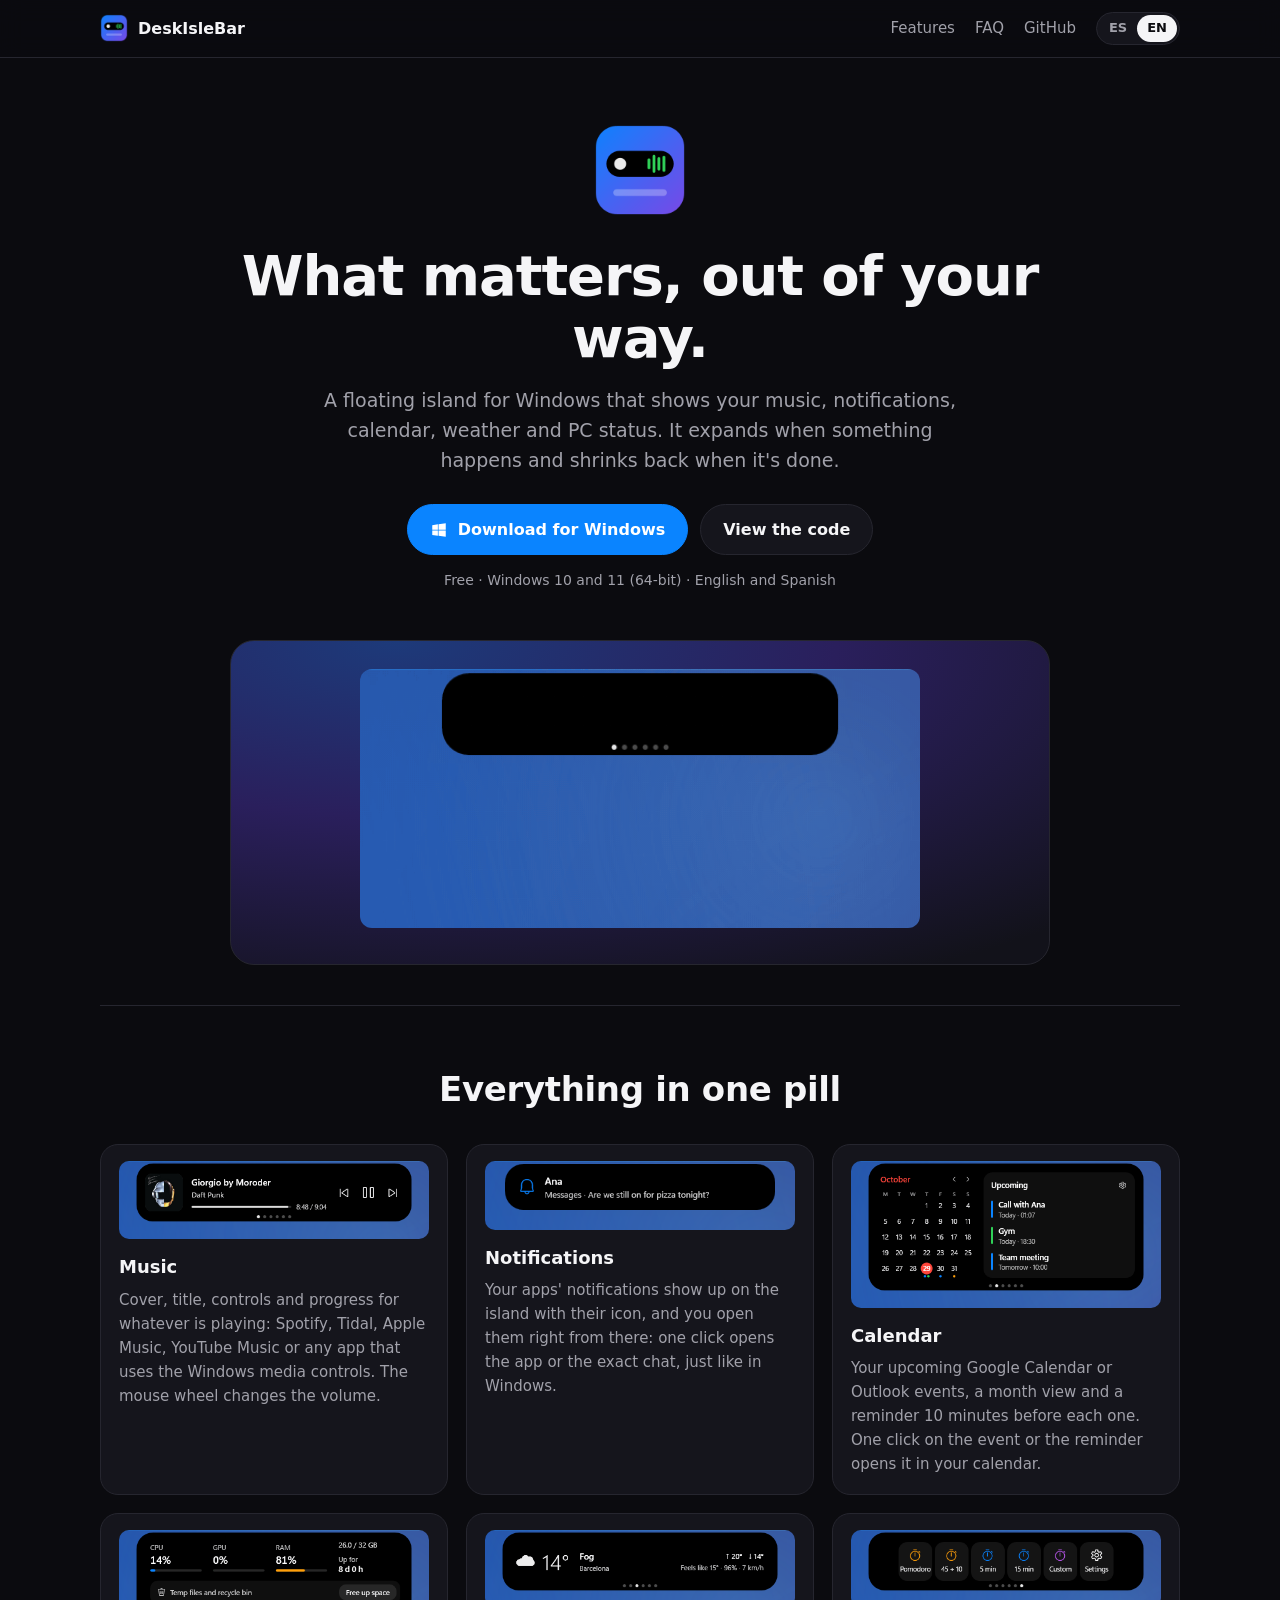
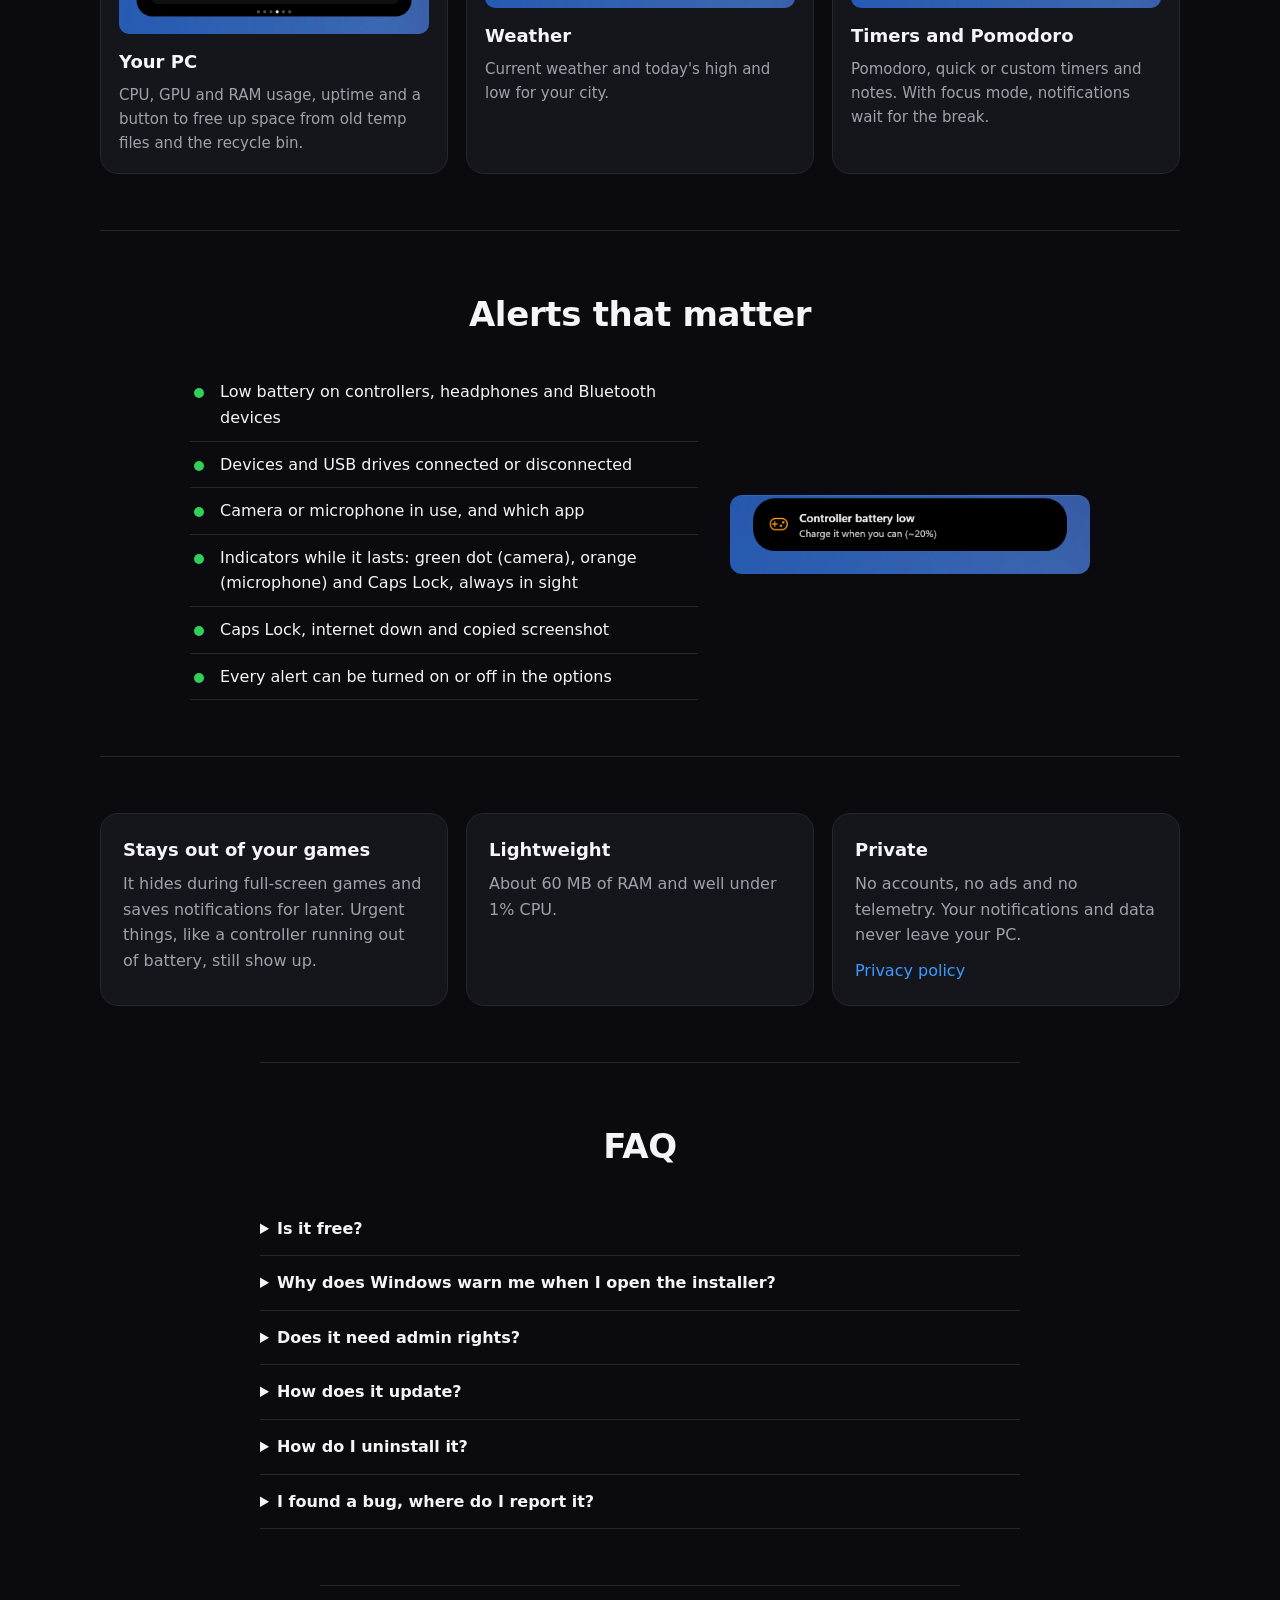
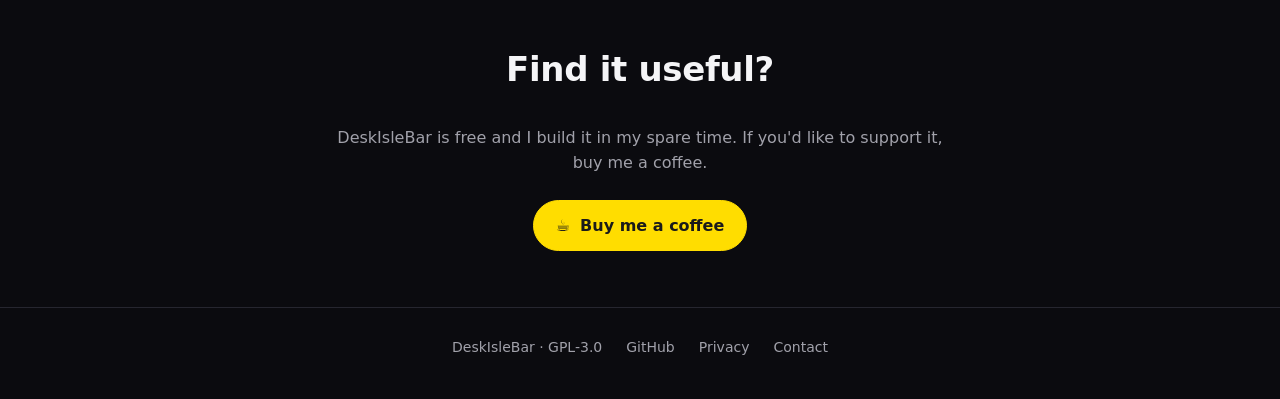
==== docs/index.html @ 16b496bc "feat: calendar reminders open their day when clicked The reminder alert (10 minutes before an event)" ====
<!doctype html>
<html lang="es" data-idioma="es">
<head>
<meta charset="utf-8">
<meta name="viewport" content="width=device-width, initial-scale=1">
<title>DeskIsleBar · la isla flotante para Windows</title>
<meta name="description" content="Una isla flotante para Windows que muestra tu música, notificaciones, calendario, clima y el estado de la PC, y se esconde cuando no la necesitás. Gratis y de código abierto.">
<meta property="og:title" content="DeskIsleBar · la isla flotante para Windows">
<meta property="og:description" content="Música, notificaciones, calendario, clima y tu PC en una píldora que se expande cuando pasa algo. Gratis y de código abierto.">
<meta property="og:image" content="https://facughub.github.io/DeskIsleBar/capturas/musica.png">
<meta property="og:type" content="website">
<link rel="icon" type="image/png" href="favicon.png">
<link rel="stylesheet" href="estilo.css">
</head>
<body>

<header class="barra">
  <a class="marca" href="#inicio"><img src="favicon.png" alt="" width="28" height="28">DeskIsleBar</a>
  <nav>
    <a href="#funciones"><span class="es">Funciones</span><span class="en">Features</span></a>
    <a href="#preguntas"><span class="es">Preguntas</span><span class="en">FAQ</span></a>
    <a href="https://github.com/FacuGhub/DeskIsleBar">GitHub</a>
    <div class="idiomas" role="group" aria-label="Idioma / Language">
      <button type="button" data-cambiar="es">ES</button>
      <button type="button" data-cambiar="en">EN</button>
    </div>
  </nav>
</header>

<main id="inicio">
  <section class="portada">
    <img class="logo" src="icono.png" alt="" width="96" height="96">
    <h1>
      <span class="es">Lo importante, sin estorbar.</span>
      <span class="en">What matters, out of your way.</span>
    </h1>
    <p class="bajada">
      <span class="es">Una isla flotante para Windows que muestra tu música, tus notificaciones, el calendario, el clima y el estado de la PC. Se expande cuando pasa algo y se achica cuando termina.</span>
      <span class="en">A floating island for Windows that shows your music, notifications, calendar, weather and PC status. It expands when something happens and shrinks back when it's done.</span>
    </p>
    <div class="acciones">
      <a class="boton principal" id="descargar" href="https://github.com/FacuGhub/DeskIsleBar/releases/latest">
        <svg viewBox="0 0 24 24" width="18" height="18" aria-hidden="true"><path fill="currentColor" d="M3 5.5 10.5 4.4v7.1H3V5.5Zm0 13 7.5 1.1v-7H3v5.9Zm8.4 1.2L21 21V12.6h-9.6v7.1Zm0-15.4v7.2H21V3l-9.6 1.3Z"/></svg>
        <span class="es">Descargar para Windows</span><span class="en">Download for Windows</span>
      </a>
      <a class="boton" href="https://github.com/FacuGhub/DeskIsleBar">
        <span class="es">Ver el código</span><span class="en">View the code</span>
      </a>
    </div>
    <p class="nota" id="version">
      <span class="es">Gratis · Windows 10 y 11 (64 bits) · Español e inglés</span>
      <span class="en">Free · Windows 10 and 11 (64-bit) · English and Spanish</span>
    </p>

    <div class="escritorio">
      <img src="capturas/demo.gif" width="560" alt="La isla en reposo se abre en la música, pasa por el calendario, el clima y la PC, y llega una notificación">
    </div>
  </section>

  <section id="funciones" class="seccion">
    <h2><span class="es">Todo en una píldora</span><span class="en">Everything in one pill</span></h2>
    <div class="grilla">
      <article class="tarjeta">
        <img src="capturas/musica.png" alt="" loading="lazy">
        <h3><span class="es">Música</span><span class="en">Music</span></h3>
        <p><span class="es">Portada, título, controles y progreso de lo que esté sonando: Spotify, Tidal, Apple Music, YouTube Music o cualquier app con los controles multimedia de Windows. La ruedita del mouse cambia el volumen.</span>
           <span class="en">Cover, title, controls and progress for whatever is playing: Spotify, Tidal, Apple Music, YouTube Music or any app that uses the Windows media controls. The mouse wheel changes the volume.</span></p>
      </article>
      <article class="tarjeta">
        <img src="capturas/aviso-notificacion.png" alt="" loading="lazy">
        <h3><span class="es">Notificaciones</span><span class="en">Notifications</span></h3>
        <p><span class="es">Las notificaciones de tus apps aparecen en la isla con su ícono, y las abrís directamente desde ahí: un clic y se abre la app o el chat justo, como en Windows.</span>
           <span class="en">Your apps' notifications show up on the island with their icon, and you open them right from there: one click opens the app or the exact chat, just like in Windows.</span></p>
      </article>
      <article class="tarjeta">
        <img src="capturas/calendario.png" alt="" loading="lazy">
        <h3><span class="es">Calendario</span><span class="en">Calendar</span></h3>
        <p><span class="es">Tus próximos eventos de Google Calendar u Outlook, la vista del mes y un recordatorio 10 minutos antes de cada uno. Un clic en el evento o en el recordatorio lo abre en tu calendario.</span>
           <span class="en">Your upcoming Google Calendar or Outlook events, a month view and a reminder 10 minutes before each one. One click on the event or the reminder opens it in your calendar.</span></p>
      </article>
      <article class="tarjeta">
        <img src="capturas/pc.png" alt="" loading="lazy">
        <h3><span class="es">Tu PC</span><span class="en">Your PC</span></h3>
        <p><span class="es">Uso de CPU, GPU y RAM, cuánto hace que está encendida y un botón para liberar espacio de temporales viejos y la papelera.</span>
           <span class="en">CPU, GPU and RAM usage, uptime and a button to free up space from old temp files and the recycle bin.</span></p>
      </article>
      <article class="tarjeta">
        <img src="capturas/clima.png" alt="" loading="lazy">
        <h3><span class="es">Clima</span><span class="en">Weather</span></h3>
        <p><span class="es">El clima actual y la máxima y mínima del día en tu ciudad.</span>
           <span class="en">Current weather and today's high and low for your city.</span></p>
      </article>
      <article class="tarjeta">
        <img src="capturas/herramientas.png" alt="" loading="lazy">
        <h3><span class="es">Temporizadores y Pomodoro</span><span class="en">Timers and Pomodoro</span></h3>
        <p><span class="es">Pomodoro, temporizadores rápidos o a medida y notas. Con el modo foco, las notificaciones esperan al descanso.</span>
           <span class="en">Pomodoro, quick or custom timers and notes. With focus mode, notifications wait for the break.</span></p>
      </article>
    </div>
  </section>

  <section class="seccion">
    <h2><span class="es">Avisos que importan</span><span class="en">Alerts that matter</span></h2>
    <div class="dos-columnas">
      <ul class="lista">
        <li><span class="es">Batería baja de joysticks, auriculares y dispositivos Bluetooth</span><span class="en">Low battery on controllers, headphones and Bluetooth devices</span></li>
        <li><span class="es">Dispositivos y pendrives conectados o desconectados</span><span class="en">Devices and USB drives connected or disconnected</span></li>
        <li><span class="es">Cámara o micrófono en uso, y qué app los usa</span><span class="en">Camera or microphone in use, and which app</span></li>
        <li><span class="es">Indicadores mientras dura: punto verde (cámara), naranja (micrófono) y Bloq Mayús, siempre a la vista</span><span class="en">Indicators while it lasts: green dot (camera), orange (microphone) and Caps Lock, always in sight</span></li>
        <li><span class="es">Bloq Mayús, internet caída y captura copiada</span><span class="en">Caps Lock, internet down and copied screenshot</span></li>
        <li><span class="es">Cada aviso se prende o se apaga en las opciones</span><span class="en">Every alert can be turned on or off in the options</span></li>
      </ul>
      <img src="capturas/aviso-bateria.png" alt="" loading="lazy" class="captura-suelta">
    </div>
  </section>

  <section class="seccion destacadas">
    <div class="destacada">
      <h3><span class="es">No molesta en los juegos</span><span class="en">Stays out of your games</span></h3>
      <p><span class="es">Se esconde en los juegos a pantalla completa y guarda las notificaciones para cuando salís. Lo urgente, como un joystick sin batería, aparece igual.</span>
         <span class="en">It hides during full-screen games and saves notifications for later. Urgent things, like a controller running out of battery, still show up.</span></p>
    </div>
    <div class="destacada">
      <h3><span class="es">Liviana</span><span class="en">Lightweight</span></h3>
      <p><span class="es">Unos 60 MB de RAM y muy por debajo del 1% de CPU.</span>
         <span class="en">About 60 MB of RAM and well under 1% CPU.</span></p>
    </div>
    <div class="destacada">
      <h3><span class="es">Privada</span><span class="en">Private</span></h3>
      <p><span class="es">Sin cuentas, sin publicidad y sin telemetría. Tus notificaciones y tus datos no salen de tu PC.</span>
         <span class="en">No accounts, no ads and no telemetry. Your notifications and data never leave your PC.</span>
         <a href="privacidad.html"><span class="es">Política de privacidad</span><span class="en">Privacy policy</span></a></p>
    </div>
  </section>

  <section id="preguntas" class="seccion preguntas">
    <h2><span class="es">Preguntas frecuentes</span><span class="en">FAQ</span></h2>
    <details>
      <summary><span class="es">¿Es gratis?</span><span class="en">Is it free?</span></summary>
      <p><span class="es">Sí, y de código abierto (GPL-3.0). No tiene publicidad ni versiones pagas.</span>
         <span class="en">Yes, and open source (GPL-3.0). No ads and no paid tiers.</span></p>
    </details>
    <details>
      <summary><span class="es">¿Por qué Windows me avisa al abrir el instalador?</span><span class="en">Why does Windows warn me when I open the installer?</span></summary>
      <p><span class="es">El instalador todavía no tiene firma digital, así que SmartScreen no lo reconoce. Elegí <em>Más información → Ejecutar de todas formas</em>. El código está publicado en GitHub para que cualquiera lo revise.</span>
         <span class="en">The installer isn't code-signed yet, so SmartScreen doesn't recognize it. Choose <em>More info → Run anyway</em>. The code is on GitHub for anyone to review.</span></p>
    </details>
    <details>
      <summary><span class="es">¿Necesita permisos de administrador?</span><span class="en">Does it need admin rights?</span></summary>
      <p><span class="es">No. Se instala solo para tu usuario y trae todo lo que necesita.</span>
         <span class="en">No. It installs just for your user and brings everything it needs.</span></p>
    </details>
    <details>
      <summary><span class="es">¿Cómo se actualiza?</span><span class="en">How does it update?</span></summary>
      <p><span class="es">Cuando hay una versión nueva, la isla te avisa. Un clic y se actualiza sola, conservando tu configuración.</span>
         <span class="en">When there's a new version, the island lets you know. One click and it updates itself, keeping your settings.</span></p>
    </details>
    <details>
      <summary><span class="es">¿Cómo la desinstalo?</span><span class="en">How do I uninstall it?</span></summary>
      <p><span class="es">Como cualquier programa: <em>Configuración → Aplicaciones → DeskIsleBar → Desinstalar</em>. Te pregunta si también querés borrar tu configuración.</span>
         <span class="en">Like any program: <em>Settings → Apps → DeskIsleBar → Uninstall</em>. It asks whether you also want to delete your settings.</span></p>
    </details>
    <details>
      <summary><span class="es">¿Encontré un error, dónde lo cuento?</span><span class="en">I found a bug, where do I report it?</span></summary>
      <p><span class="es">En los <a href="https://github.com/FacuGhub/DeskIsleBar/issues">issues de GitHub</a>, o por mail a <a href="mailto:facughub.apps@gmail.com">facughub.apps@gmail.com</a>.</span>
         <span class="en">On <a href="https://github.com/FacuGhub/DeskIsleBar/issues">GitHub issues</a>, or by email at <a href="mailto:facughub.apps@gmail.com">facughub.apps@gmail.com</a>.</span></p>
    </details>
  </section>

  <section class="seccion apoyo">
    <h2><span class="es">¿Te sirve?</span><span class="en">Find it useful?</span></h2>
    <p><span class="es">DeskIsleBar es gratis y lo hago en mi tiempo libre. Si querés apoyarlo, invitame un cafecito.</span>
       <span class="en">DeskIsleBar is free and I build it in my spare time. If you'd like to support it, buy me a coffee.</span></p>
    <a class="boton cafe" href="https://cafecito.app/facughub">☕ <span class="es">Invitame un cafecito</span><span class="en">Buy me a coffee</span></a>
  </section>
</main>

<footer class="pie">
  <span>DeskIsleBar · GPL-3.0</span>
  <a href="https://github.com/FacuGhub/DeskIsleBar">GitHub</a>
  <a href="privacidad.html"><span class="es">Privacidad</span><span class="en">Privacy</span></a>
  <a href="mailto:facughub.apps@gmail.com"><span class="es">Contacto</span><span class="en">Contact</span></a>
</footer>

<script src="sitio.js"></script>
</body>
</html>
---- docs/estilo.css ----
/* DeskIsleBar: sitio. Oscuro como la isla, sin fuentes ni recursos externos. */
:root {
  --fondo: #0b0b0f;
  --superficie: #15151c;
  --borde: #26262f;
  --texto: #f5f5f7;
  --suave: #a1a1aa;
  --azul: #0a84ff;
  --azul-hover: #3b9bff;
  --verde: #30d158;
  --radio: 18px;
  color-scheme: dark;
}

* { box-sizing: border-box; }

html { scroll-behavior: smooth; }

body {
  margin: 0;
  background: var(--fondo);
  color: var(--texto);
  font: 16px/1.6 "Segoe UI Variable Text", "Segoe UI", system-ui, -apple-system, sans-serif;
  -webkit-font-smoothing: antialiased;
}

/* Idioma: se muestra solo el elegido */
html[data-idioma="es"] .en, html[data-idioma="en"] .es { display: none; }

a { color: var(--azul-hover); text-decoration: none; }
a:hover { text-decoration: underline; }
img { max-width: 100%; height: auto; }

.barra {
  position: sticky; top: 0; z-index: 10;
  display: flex; align-items: center; justify-content: space-between; gap: 16px;
  padding: 12px max(16px, calc((100% - 1080px) / 2));
  background: rgb(11 11 15 / 80%);
  backdrop-filter: blur(12px);
  border-bottom: 1px solid var(--borde);
}
.marca { display: flex; align-items: center; gap: 10px; color: var(--texto); font-weight: 600; }
.marca:hover { text-decoration: none; }
.barra nav { display: flex; align-items: center; gap: 20px; font-size: 15px; }
.barra nav > a { color: var(--suave); }
.barra nav > a:hover { color: var(--texto); text-decoration: none; }

.idiomas { display: flex; background: var(--superficie); border: 1px solid var(--borde); border-radius: 999px; padding: 2px; }
.idiomas button {
  border: 0; background: none; color: var(--suave); font: inherit; font-size: 13px; font-weight: 600;
  padding: 3px 10px; border-radius: 999px; cursor: pointer;
}
.idiomas button[aria-pressed="true"] { background: var(--texto); color: var(--fondo); }

main { padding: 0 16px; }

.portada { max-width: 820px; margin: 0 auto; padding: 64px 0 40px; text-align: center; }
.logo { border-radius: 22px; }
h1 { font-size: clamp(34px, 6vw, 56px); line-height: 1.1; letter-spacing: -0.02em; margin: 20px 0 16px; }
.bajada { font-size: 19px; color: var(--suave); max-width: 640px; margin: 0 auto 28px; }
.acciones { display: flex; justify-content: center; gap: 12px; flex-wrap: wrap; }
.nota { color: var(--suave); font-size: 14px; margin: 14px 0 0; }

.boton {
  display: inline-flex; align-items: center; gap: 10px;
  padding: 12px 22px; border-radius: 999px;
  background: var(--superficie); border: 1px solid var(--borde);
  color: var(--texto); font-weight: 600;
}
.boton:hover { text-decoration: none; border-color: #3a3a46; }
.boton.principal { background: var(--azul); border-color: var(--azul); color: #fff; }
.boton.principal:hover { background: var(--azul-hover); border-color: var(--azul-hover); }

/* El GIF sobre un "escritorio" con degradado, como se ve en la PC */
.escritorio {
  margin: 48px auto 0;
  padding: 28px 16px 36px;
  border-radius: 24px;
  border: 1px solid var(--borde);
  background: radial-gradient(120% 120% at 20% 0%, #1d3a7a 0%, #2a1f5c 45%, #12121a 100%);
}
.escritorio img { display: block; margin: 0 auto; border-radius: 12px; }

.seccion { max-width: 1080px; margin: 0 auto; padding: 56px 0; border-top: 1px solid var(--borde); }
h2 { font-size: clamp(26px, 4vw, 34px); letter-spacing: -0.01em; margin: 0 0 28px; text-align: center; }
h3 { font-size: 18px; margin: 14px 0 6px; }

.grilla { display: grid; grid-template-columns: repeat(auto-fill, minmax(300px, 1fr)); gap: 18px; }
.tarjeta { background: var(--superficie); border: 1px solid var(--borde); border-radius: var(--radio); padding: 16px 18px 18px; }
.tarjeta img { display: block; width: 100%; border-radius: 10px; background: #000; }
.tarjeta p { color: var(--suave); margin: 0; font-size: 15px; }

.dos-columnas { display: grid; grid-template-columns: 1fr auto; gap: 32px; align-items: center; max-width: 900px; margin: 0 auto; }
.lista { margin: 0; padding: 0; list-style: none; }
.lista li { padding: 10px 0 10px 30px; position: relative; border-bottom: 1px solid var(--borde); }
.lista li::before { content: ""; position: absolute; left: 4px; top: 19px; width: 10px; height: 10px; border-radius: 50%; background: var(--verde); }
.captura-suelta { width: 360px; border-radius: 12px; }

.destacadas { display: grid; grid-template-columns: repeat(auto-fit, minmax(260px, 1fr)); gap: 18px; }
.destacada { background: var(--superficie); border: 1px solid var(--borde); border-radius: var(--radio); padding: 22px; }
.destacada h3 { margin-top: 0; }
.destacada p { color: var(--suave); margin: 0; }
.destacada a { display: block; margin-top: 10px; }

.preguntas { max-width: 760px; }
details { border-bottom: 1px solid var(--borde); padding: 14px 0; }
summary { cursor: pointer; font-weight: 600; }
details p { color: var(--suave); margin: 10px 0 0; }

.apoyo { text-align: center; max-width: 640px; }
.apoyo p { color: var(--suave); }
.boton.cafe { background: #ffdd00; border-color: #ffdd00; color: #1a1a1a; margin-top: 8px; }
.boton.cafe:hover { background: #ffe74d; }

.pie {
  display: flex; flex-wrap: wrap; justify-content: center; gap: 8px 24px;
  padding: 28px 16px 40px; border-top: 1px solid var(--borde);
  color: var(--suave); font-size: 14px;
}
.pie a { color: var(--suave); }

/* Pagina de privacidad */
.texto { max-width: 760px; margin: 0 auto; padding: 48px 0 64px; }
.texto h1 { font-size: clamp(30px, 5vw, 40px); text-align: left; }
.texto h2 { text-align: left; font-size: 22px; margin: 36px 0 10px; }
.texto p, .texto li { color: #d4d4d8; }
.texto .fecha { color: var(--suave); }

@media (max-width: 720px) {
  .barra nav > a:not(:last-of-type) { display: none; }
  .portada { padding-top: 40px; }
  .dos-columnas { grid-template-columns: 1fr; }
  .captura-suelta { width: 100%; }
  .grilla { grid-template-columns: 1fr; }
}
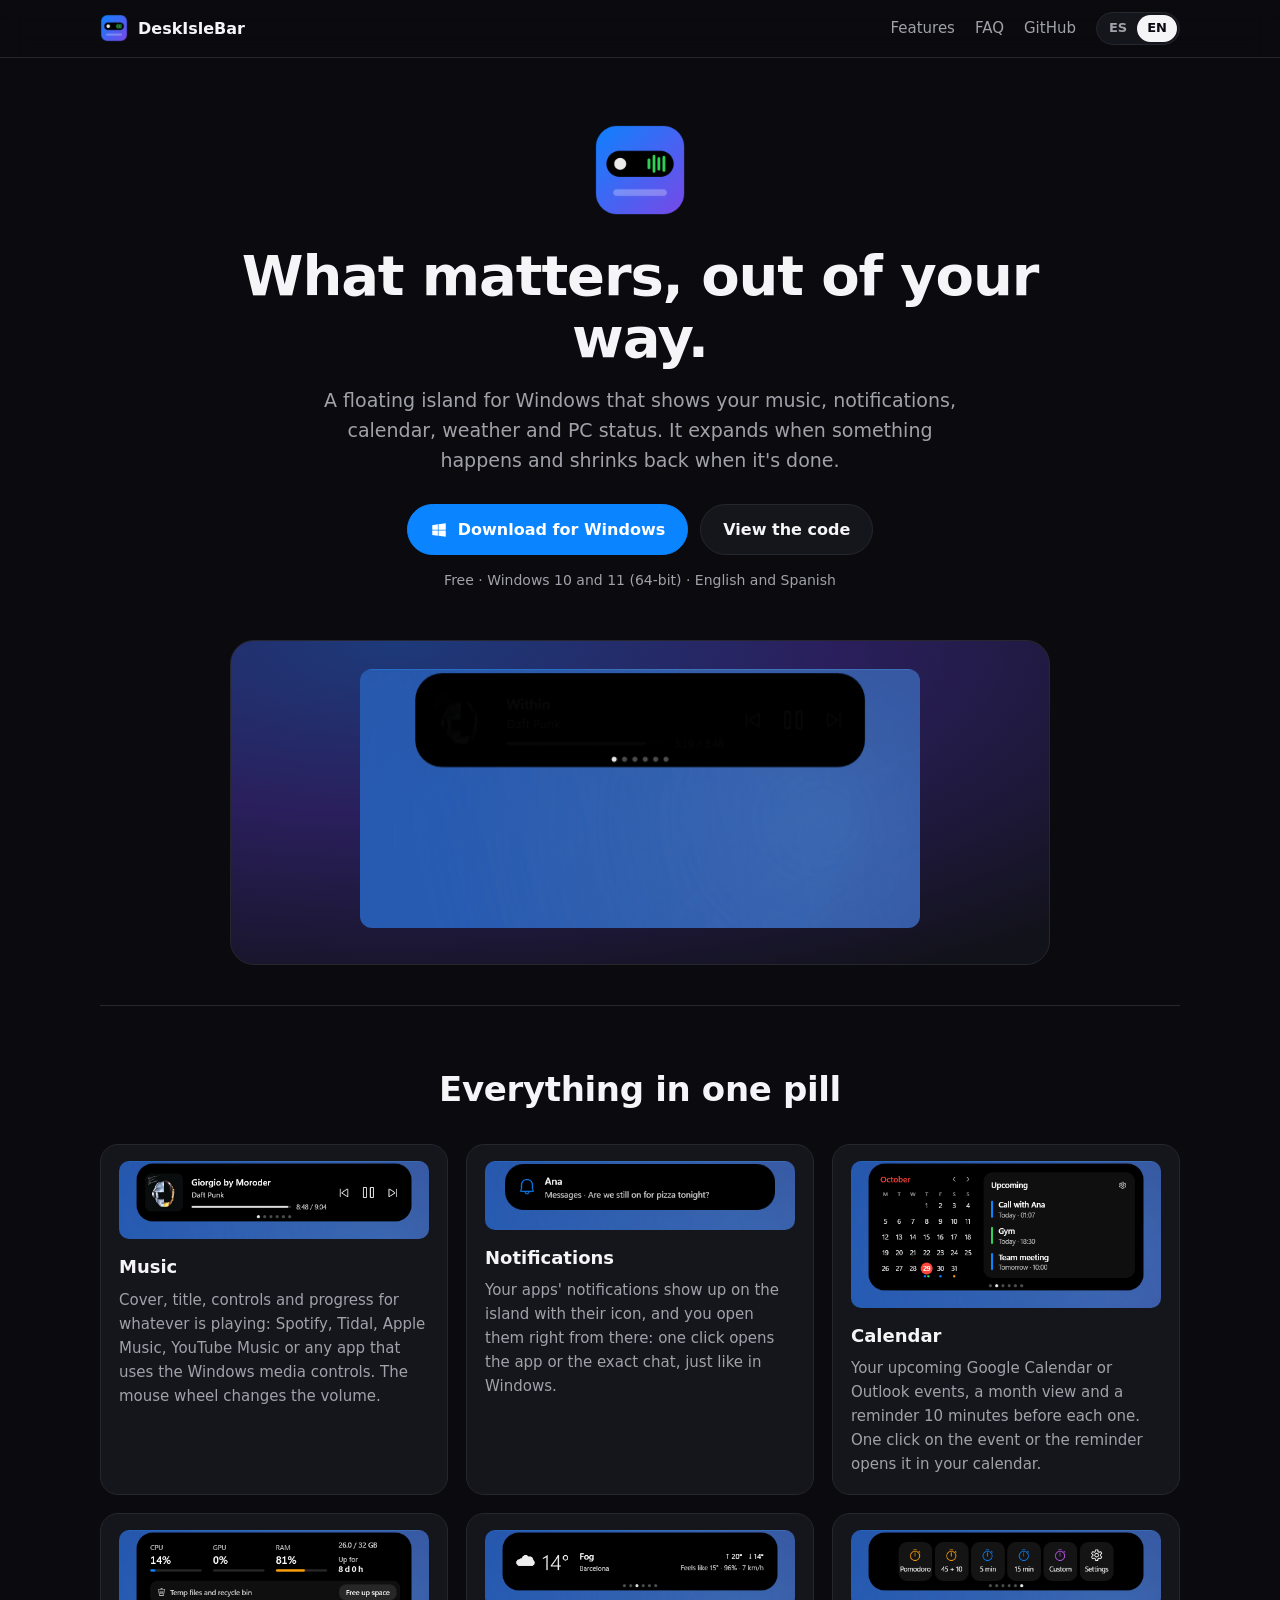
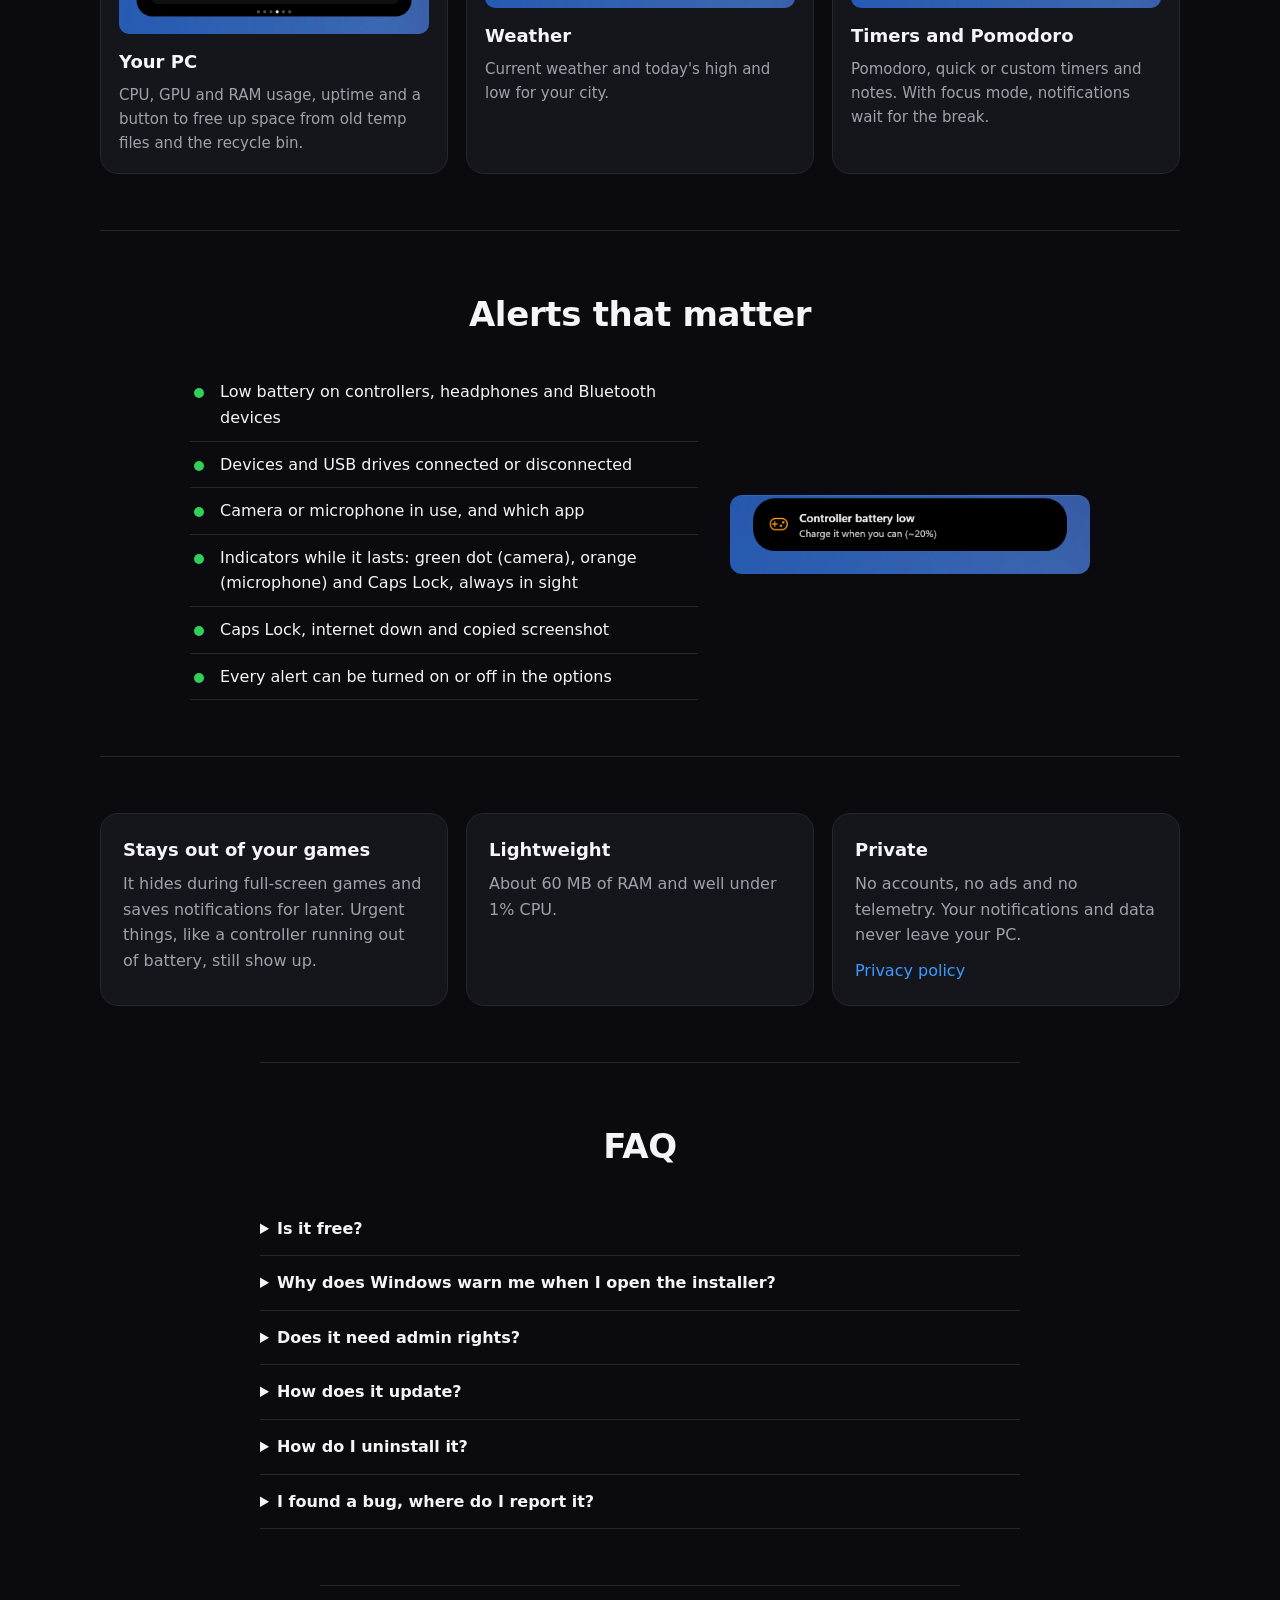
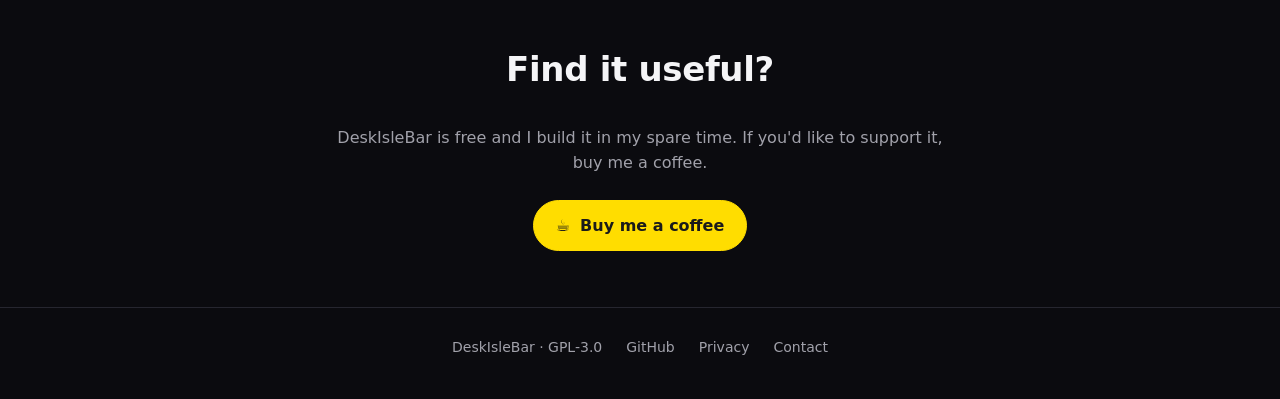
==== commit cb1cabdf: "docs: step-by-step guide to share the log and the diagnostics report READMEs and the website FAQ exp" ====
--- a/docs/index.html
+++ b/docs/index.html
@@ -162,8 +162,20 @@
     </details>
     <details>
       <summary><span class="es">¿Encontré un error, dónde lo cuento?</span><span class="en">I found a bug, where do I report it?</span></summary>
-      <p><span class="es">En los <a href="https://github.com/FacuGhub/DeskIsleBar/issues">issues de GitHub</a>, o por mail a <a href="mailto:facughub.apps@gmail.com">facughub.apps@gmail.com</a>.</span>
-         <span class="en">On <a href="https://github.com/FacuGhub/DeskIsleBar/issues">GitHub issues</a>, or by email at <a href="mailto:facughub.apps@gmail.com">facughub.apps@gmail.com</a>.</span></p>
+      <p><span class="es">En los <a href="https://github.com/FacuGhub/DeskIsleBar/issues">issues de GitHub</a>, o por mail a <a href="mailto:facughub.apps@gmail.com">facughub.apps@gmail.com</a>. Contá qué pasó y cuándo, y adjuntá el registro de la isla:</span>
+         <span class="en">On <a href="https://github.com/FacuGhub/DeskIsleBar/issues">GitHub issues</a>, or by email at <a href="mailto:facughub.apps@gmail.com">facughub.apps@gmail.com</a>. Tell what happened and when, and attach the island's log:</span></p>
+      <ol class="es">
+        <li>Apretá <kbd>Win</kbd> + <kbd>R</kbd>, pegá <code>%LOCALAPPDATA%\DeskIsleBar</code> y apretá <kbd>Enter</kbd>.</li>
+        <li>Adjuntá el archivo <code>deskislebar.log</code> (y <code>deskislebar.log.old</code>, si está).</li>
+        <li>Opcional, el informe de diagnóstico: en <kbd>Win</kbd> + <kbd>R</kbd> pegá <code>"%LOCALAPPDATA%\Programs\DeskIsleBar\DeskIsleBar.exe" --diagnostico</code> y adjuntá el texto que se abre.</li>
+      </ol>
+      <ol class="en">
+        <li>Press <kbd>Win</kbd> + <kbd>R</kbd>, paste <code>%LOCALAPPDATA%\DeskIsleBar</code> and press <kbd>Enter</kbd>.</li>
+        <li>Attach the <code>deskislebar.log</code> file (and <code>deskislebar.log.old</code>, if it's there).</li>
+        <li>Optional, the diagnostics report: in <kbd>Win</kbd> + <kbd>R</kbd> paste <code>"%LOCALAPPDATA%\Programs\DeskIsleBar\DeskIsleBar.exe" --diagnostico</code> and attach the text that opens.</li>
+      </ol>
+      <p><span class="es">El registro no guarda el contenido de tus notificaciones ni tus links de calendario, y tapa tu nombre de usuario. Igual podés abrirlo y mirarlo antes de mandarlo.</span>
+         <span class="en">The log doesn't store the content of your notifications or your calendar links, and it masks your user name. You can still open it and check it before sending it.</span></p>
     </details>
   </section>
 
--- a/docs/estilo.css
+++ b/docs/estilo.css
@@ -106,6 +106,13 @@
 details { border-bottom: 1px solid var(--borde); padding: 14px 0; }
 summary { cursor: pointer; font-weight: 600; }
 details p { color: var(--suave); margin: 10px 0 0; }
+details ol { color: var(--suave); margin: 10px 0 0; padding-left: 22px; }
+details li { margin: 6px 0; }
+code, kbd {
+  font: 0.88em/1.4 "Cascadia Mono", Consolas, monospace;
+  background: var(--superficie); border: 1px solid var(--borde); border-radius: 6px; padding: 1px 6px;
+  color: var(--texto); overflow-wrap: anywhere;
+}
 
 .apoyo { text-align: center; max-width: 640px; }
 .apoyo p { color: var(--suave); }
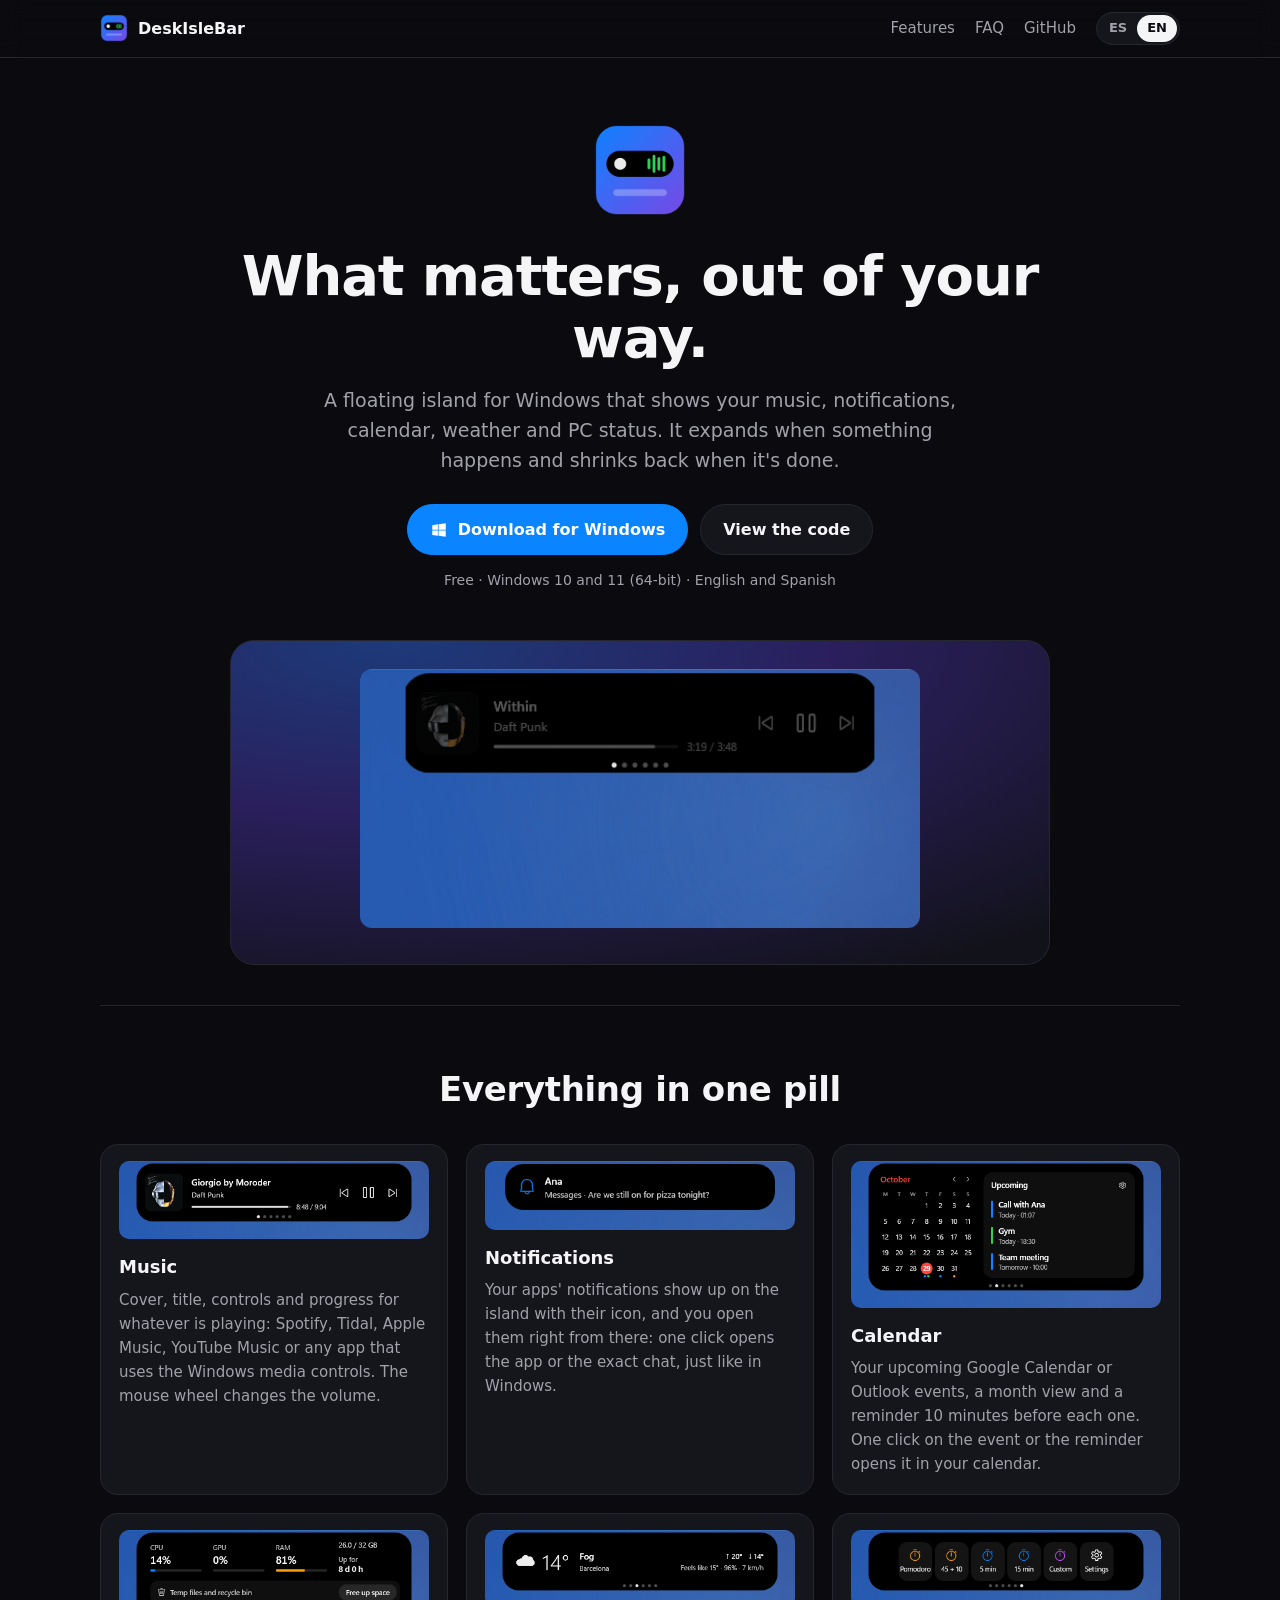
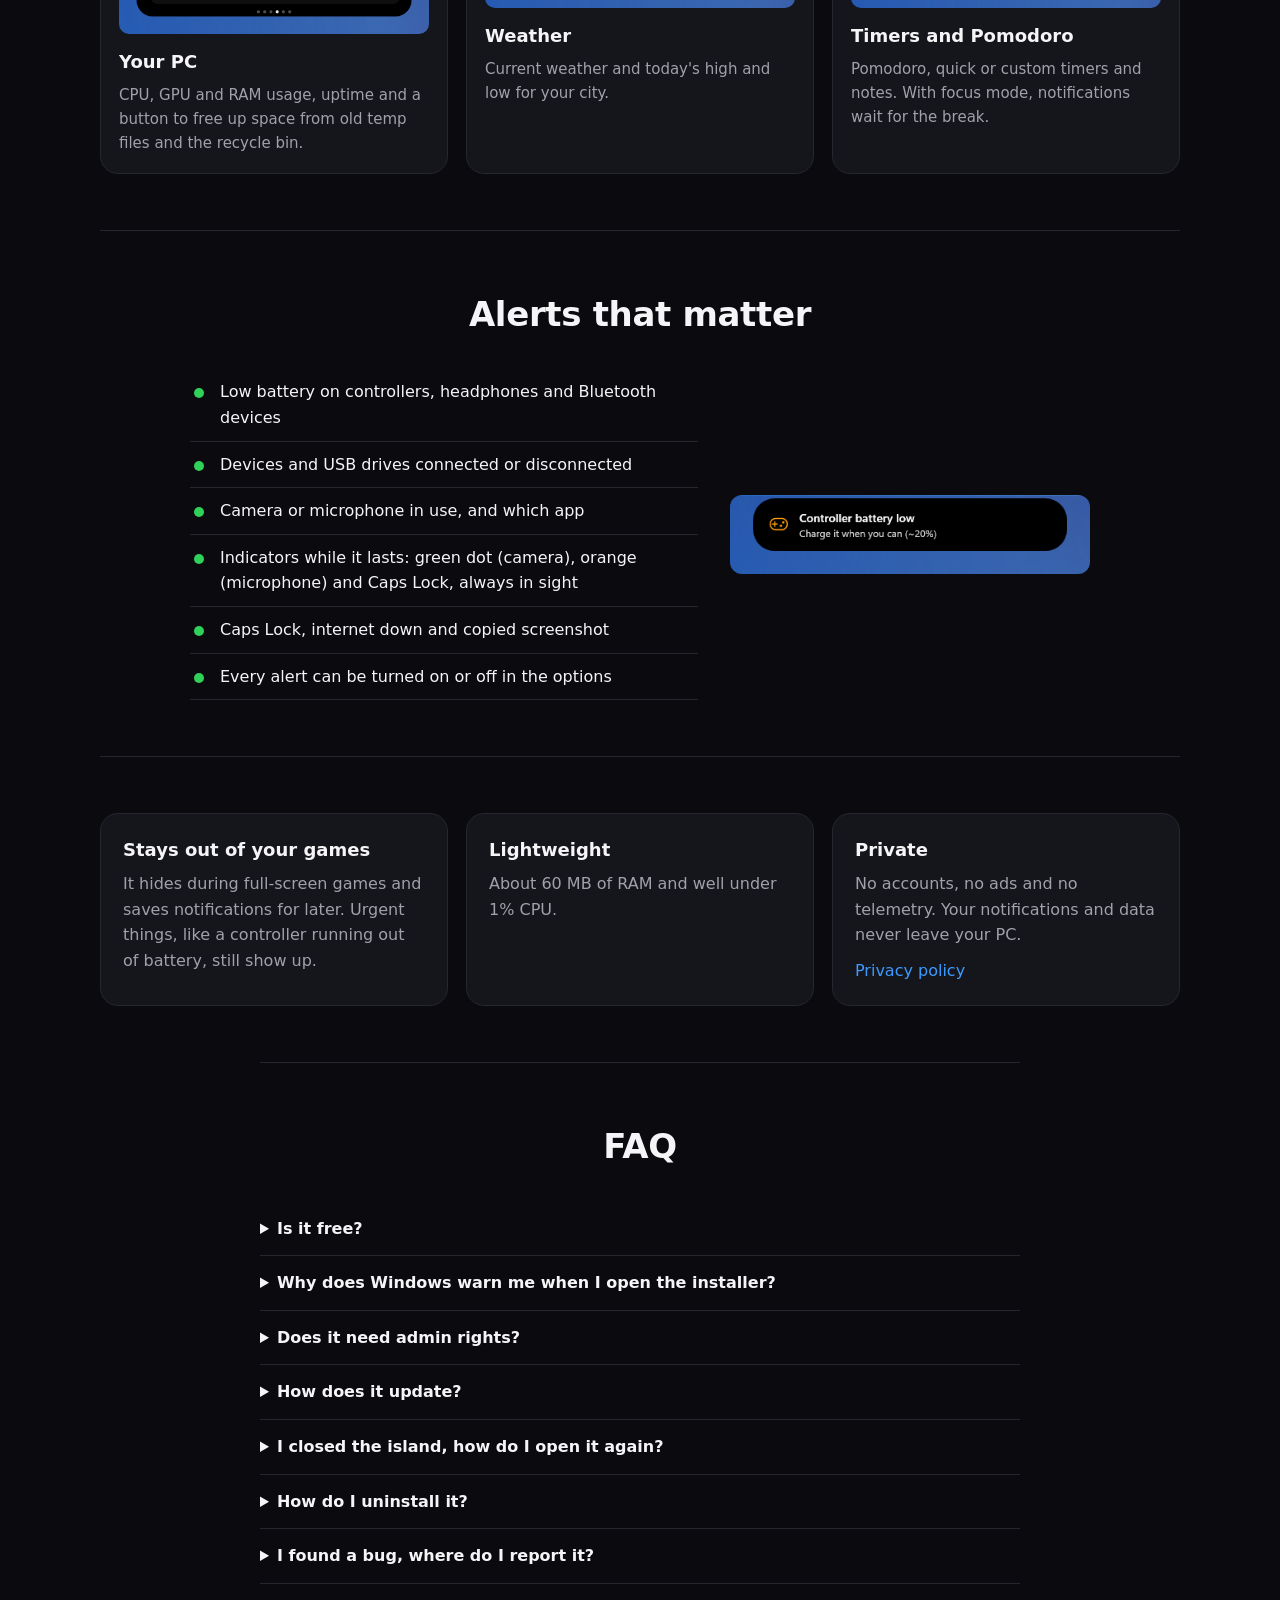
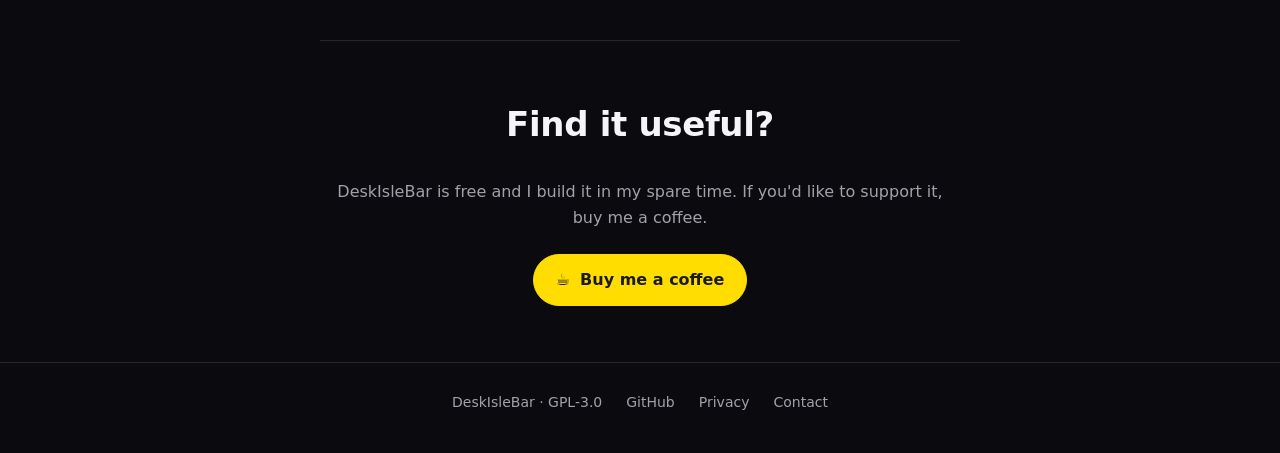
==== commit 6fe851f8: "feat: quit hint and "how do I open it again" FAQ - Quit shows "Closing DeskIsleBar / Open it again f" ====
--- a/docs/index.html
+++ b/docs/index.html
@@ -156,6 +156,11 @@
          <span class="en">When there's a new version, the island lets you know. One click and it updates itself, keeping your settings.</span></p>
     </details>
     <details>
+      <summary><span class="es">Cerré la isla, ¿cómo la vuelvo a abrir?</span><span class="en">I closed the island, how do I open it again?</span></summary>
+      <p><span class="es">Buscá <strong>DeskIsleBar</strong> en el menú Inicio (o en el buscador de Windows) y abrila. Si tenés activado <em>Arrancar con Windows</em>, también vuelve sola la próxima vez que prendas la PC.</span>
+         <span class="en">Search for <strong>DeskIsleBar</strong> in the Start menu (or in Windows search) and open it. If <em>Start with Windows</em> is on, it also comes back by itself the next time you turn on your PC.</span></p>
+    </details>
+    <details>
       <summary><span class="es">¿Cómo la desinstalo?</span><span class="en">How do I uninstall it?</span></summary>
       <p><span class="es">Como cualquier programa: <em>Configuración → Aplicaciones → DeskIsleBar → Desinstalar</em>. Te pregunta si también querés borrar tu configuración.</span>
          <span class="en">Like any program: <em>Settings → Apps → DeskIsleBar → Uninstall</em>. It asks whether you also want to delete your settings.</span></p>
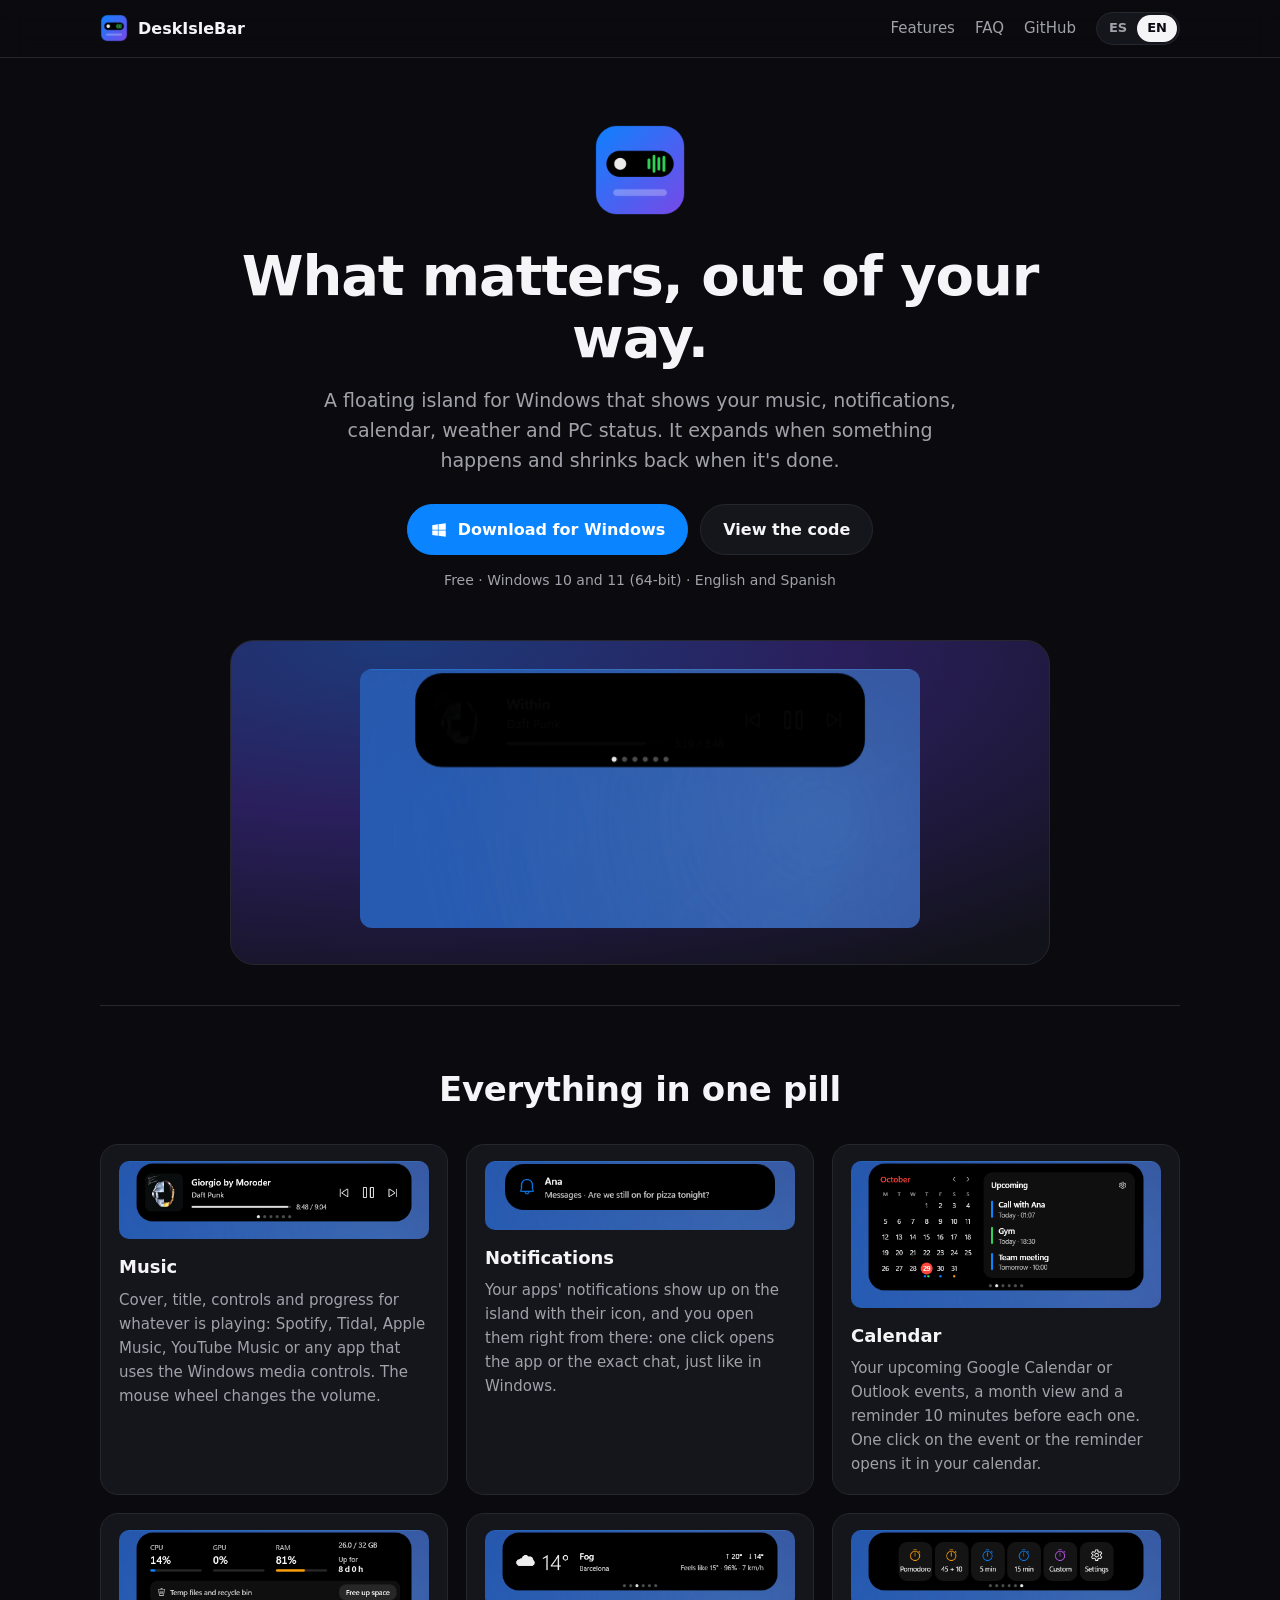
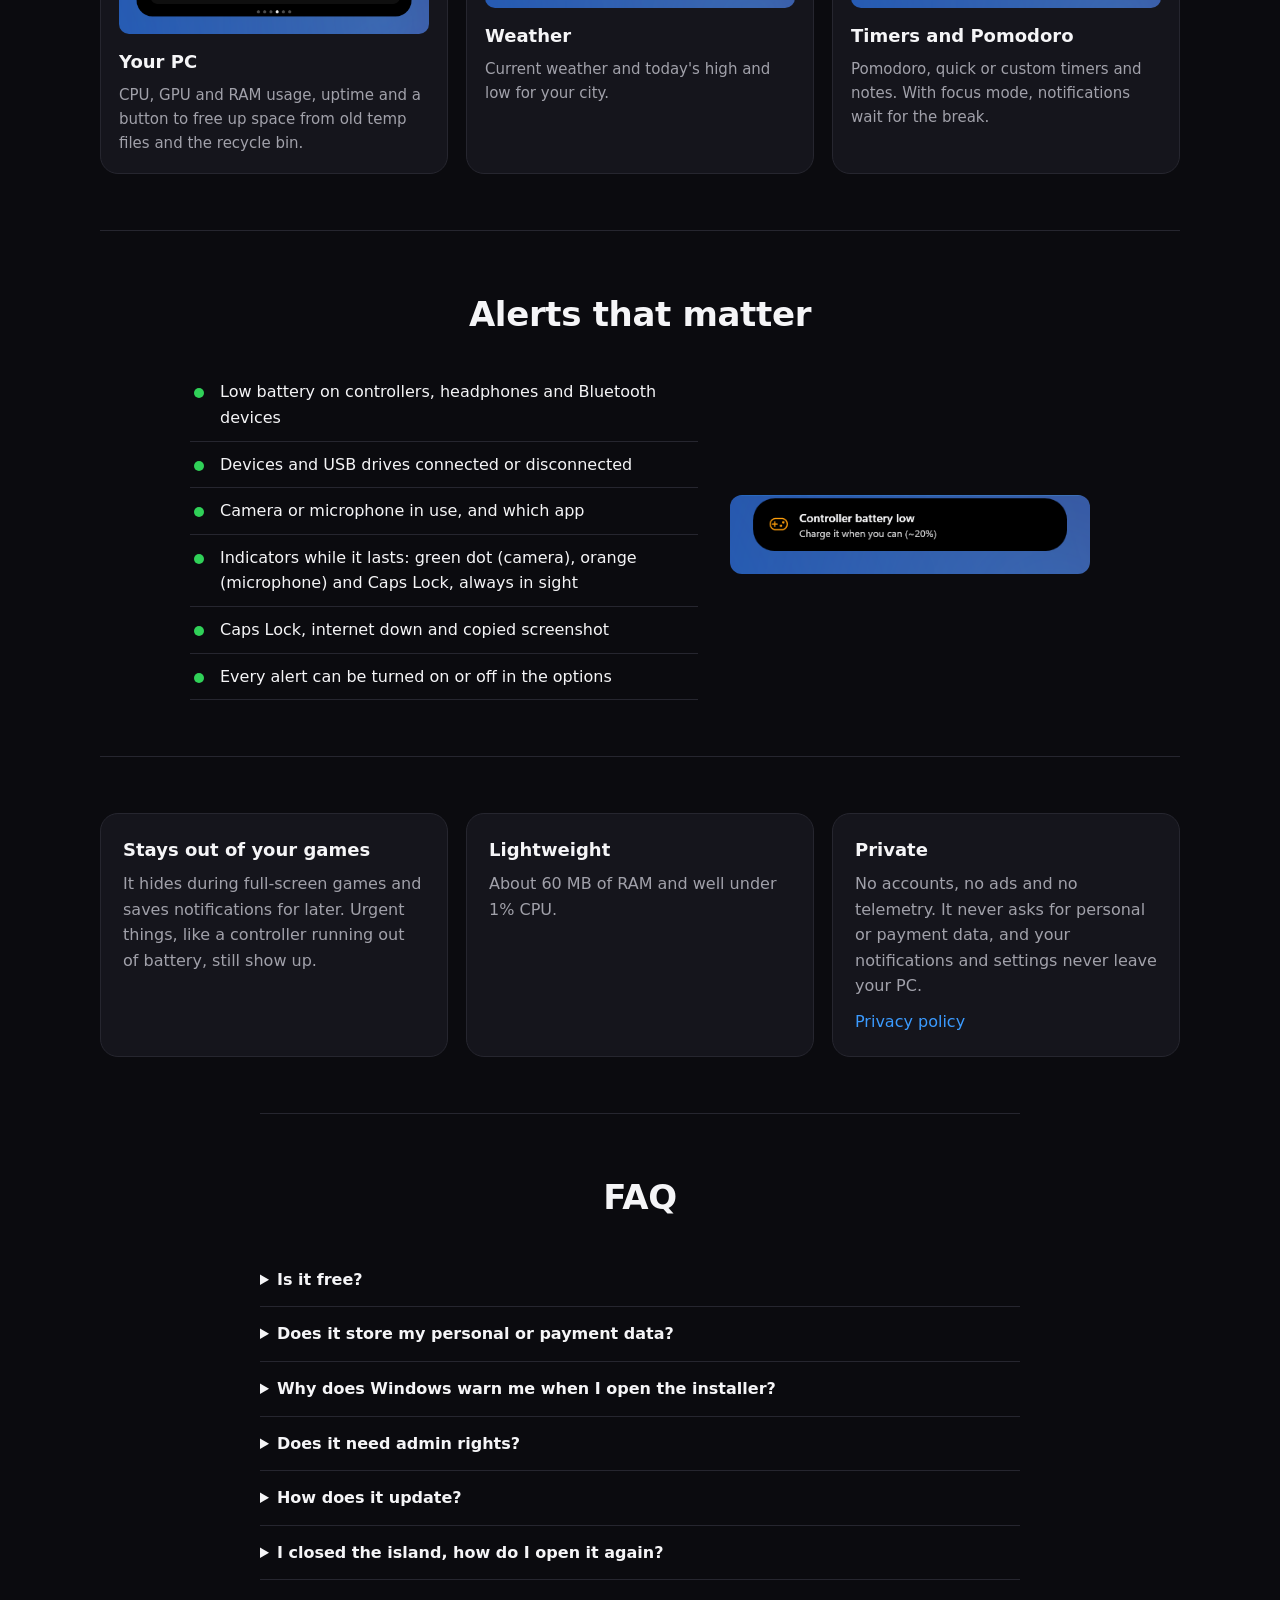
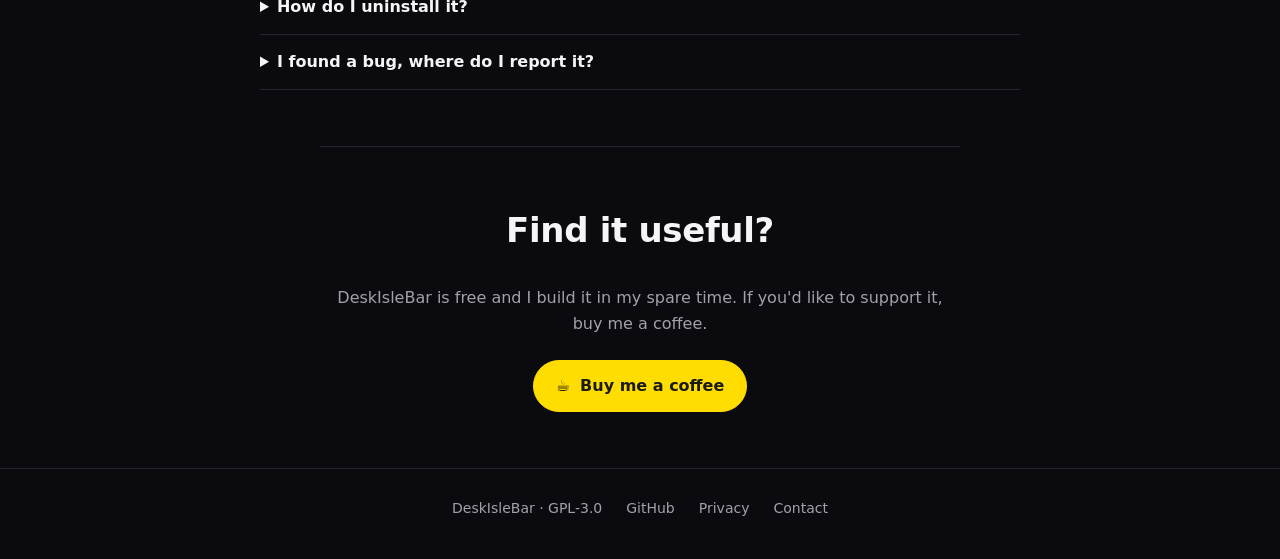
==== commit e44791ee: "docs: state that no personal or payment data is asked for or stored Website FAQ, privacy card, priva" ====
--- a/docs/index.html
+++ b/docs/index.html
@@ -127,8 +127,8 @@
     </div>
     <div class="destacada">
       <h3><span class="es">Privada</span><span class="en">Private</span></h3>
-      <p><span class="es">Sin cuentas, sin publicidad y sin telemetría. Tus notificaciones y tus datos no salen de tu PC.</span>
-         <span class="en">No accounts, no ads and no telemetry. Your notifications and data never leave your PC.</span>
+      <p><span class="es">Sin cuentas, sin publicidad y sin telemetría. No te pide datos personales ni de pago, y tus notificaciones y tu configuración no salen de tu PC.</span>
+         <span class="en">No accounts, no ads and no telemetry. It never asks for personal or payment data, and your notifications and settings never leave your PC.</span>
          <a href="privacidad.html"><span class="es">Política de privacidad</span><span class="en">Privacy policy</span></a></p>
     </div>
   </section>
@@ -139,6 +139,13 @@
       <summary><span class="es">¿Es gratis?</span><span class="en">Is it free?</span></summary>
       <p><span class="es">Sí, y de código abierto (GPL-3.0). No tiene publicidad ni versiones pagas.</span>
          <span class="en">Yes, and open source (GPL-3.0). No ads and no paid tiers.</span></p>
+    </details>
+    <details>
+      <summary><span class="es">¿Guarda mis datos personales o de pago?</span><span class="en">Does it store my personal or payment data?</span></summary>
+      <p><span class="es">No. DeskIsleBar no te pide ni guarda datos personales como nombre, mail, documento, teléfono ni tarjetas: no tiene cuentas, ni pagos, ni compras dentro de la app. Lo único que guarda es tu configuración (la ciudad del clima, tus notas y los calendarios que vinculás, cifrados), y solo en tu PC: nunca se manda a ningún servidor.</span>
+         <span class="en">No. DeskIsleBar doesn't ask for or store personal data such as your name, email, ID, phone number or cards: it has no accounts, no payments and no in-app purchases. The only thing it stores is your settings (the weather city, your notes and the calendars you link, encrypted), and only on your PC: it's never sent to any server.</span></p>
+      <p><span class="es">Si invitás un cafecito, el pago se hace en la página de Cafecito (con Mercado Pago o transferencia): DeskIsleBar y este sitio nunca ven esos datos.</span>
+         <span class="en">If you buy me a coffee, the payment happens on Cafecito's site (with Mercado Pago or bank transfer): DeskIsleBar and this website never see that data.</span></p>
     </details>
     <details>
       <summary><span class="es">¿Por qué Windows me avisa al abrir el instalador?</span><span class="en">Why does Windows warn me when I open the installer?</span></summary>
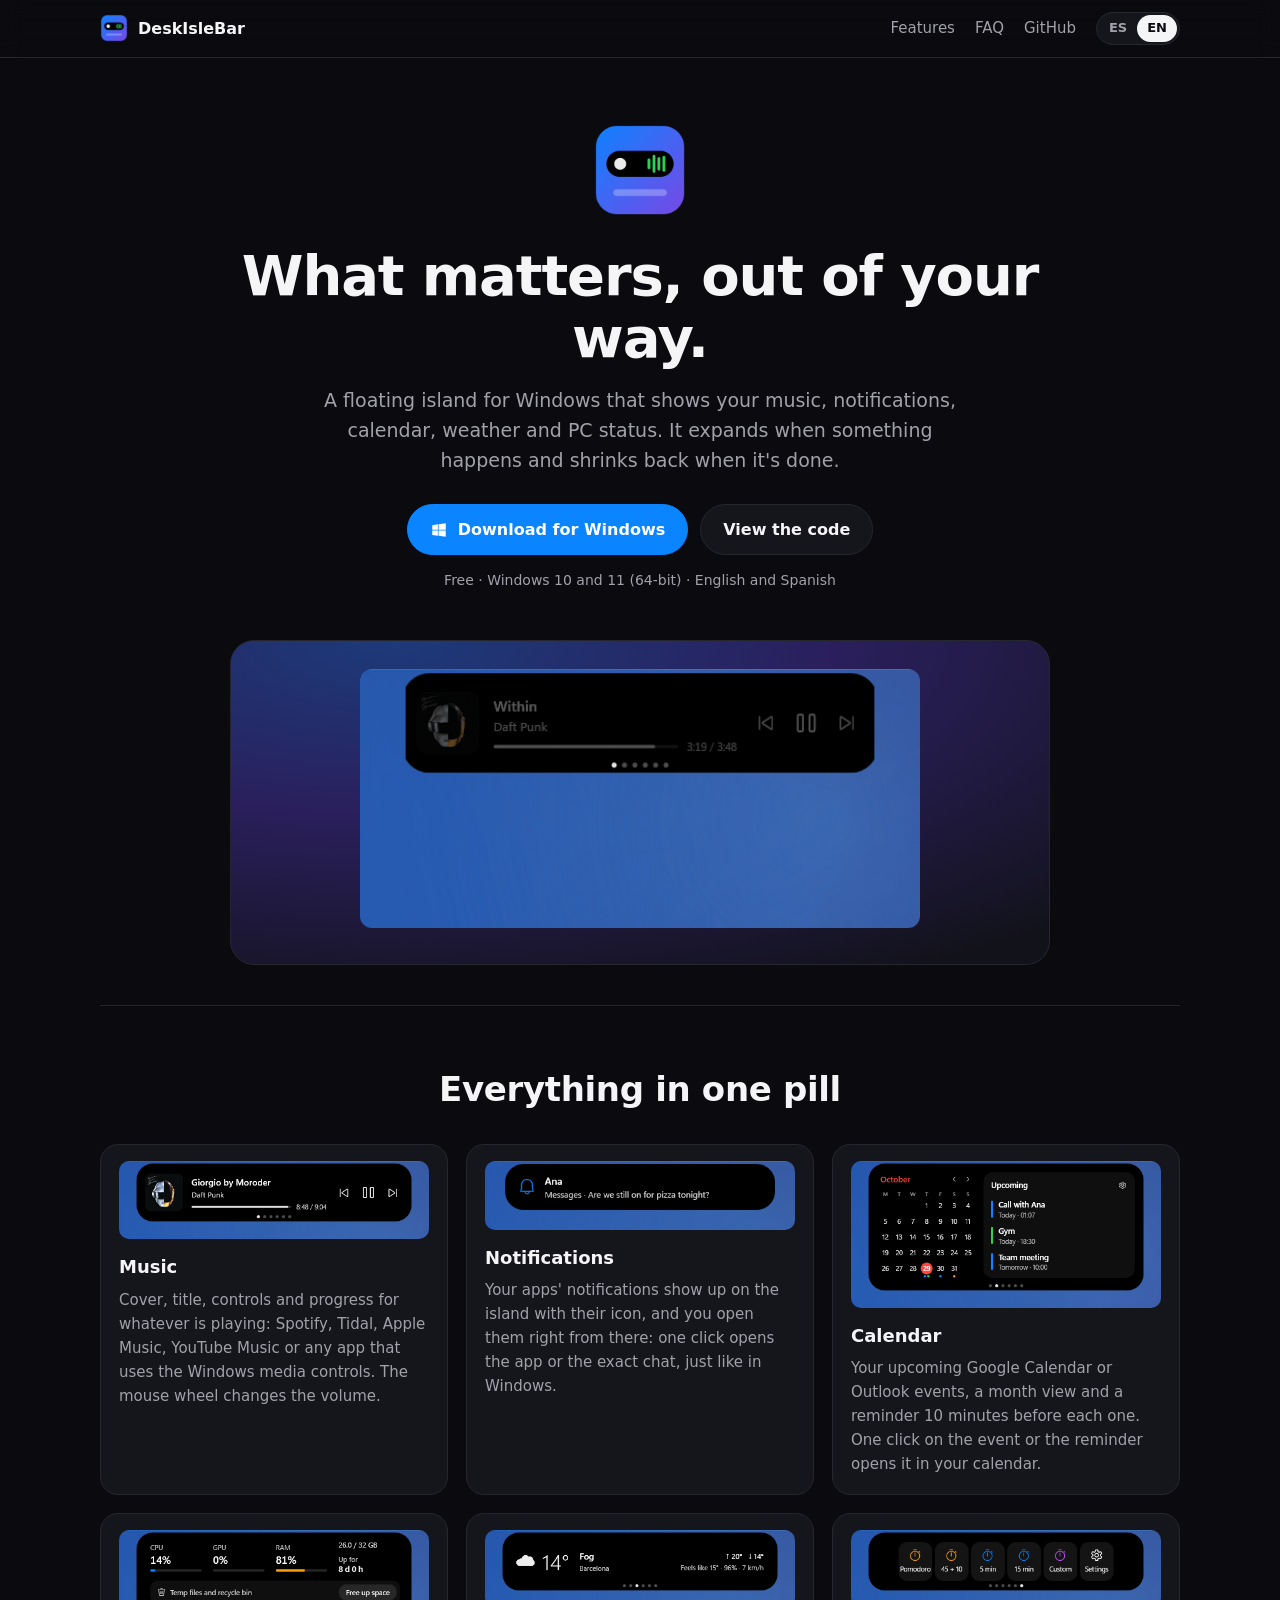
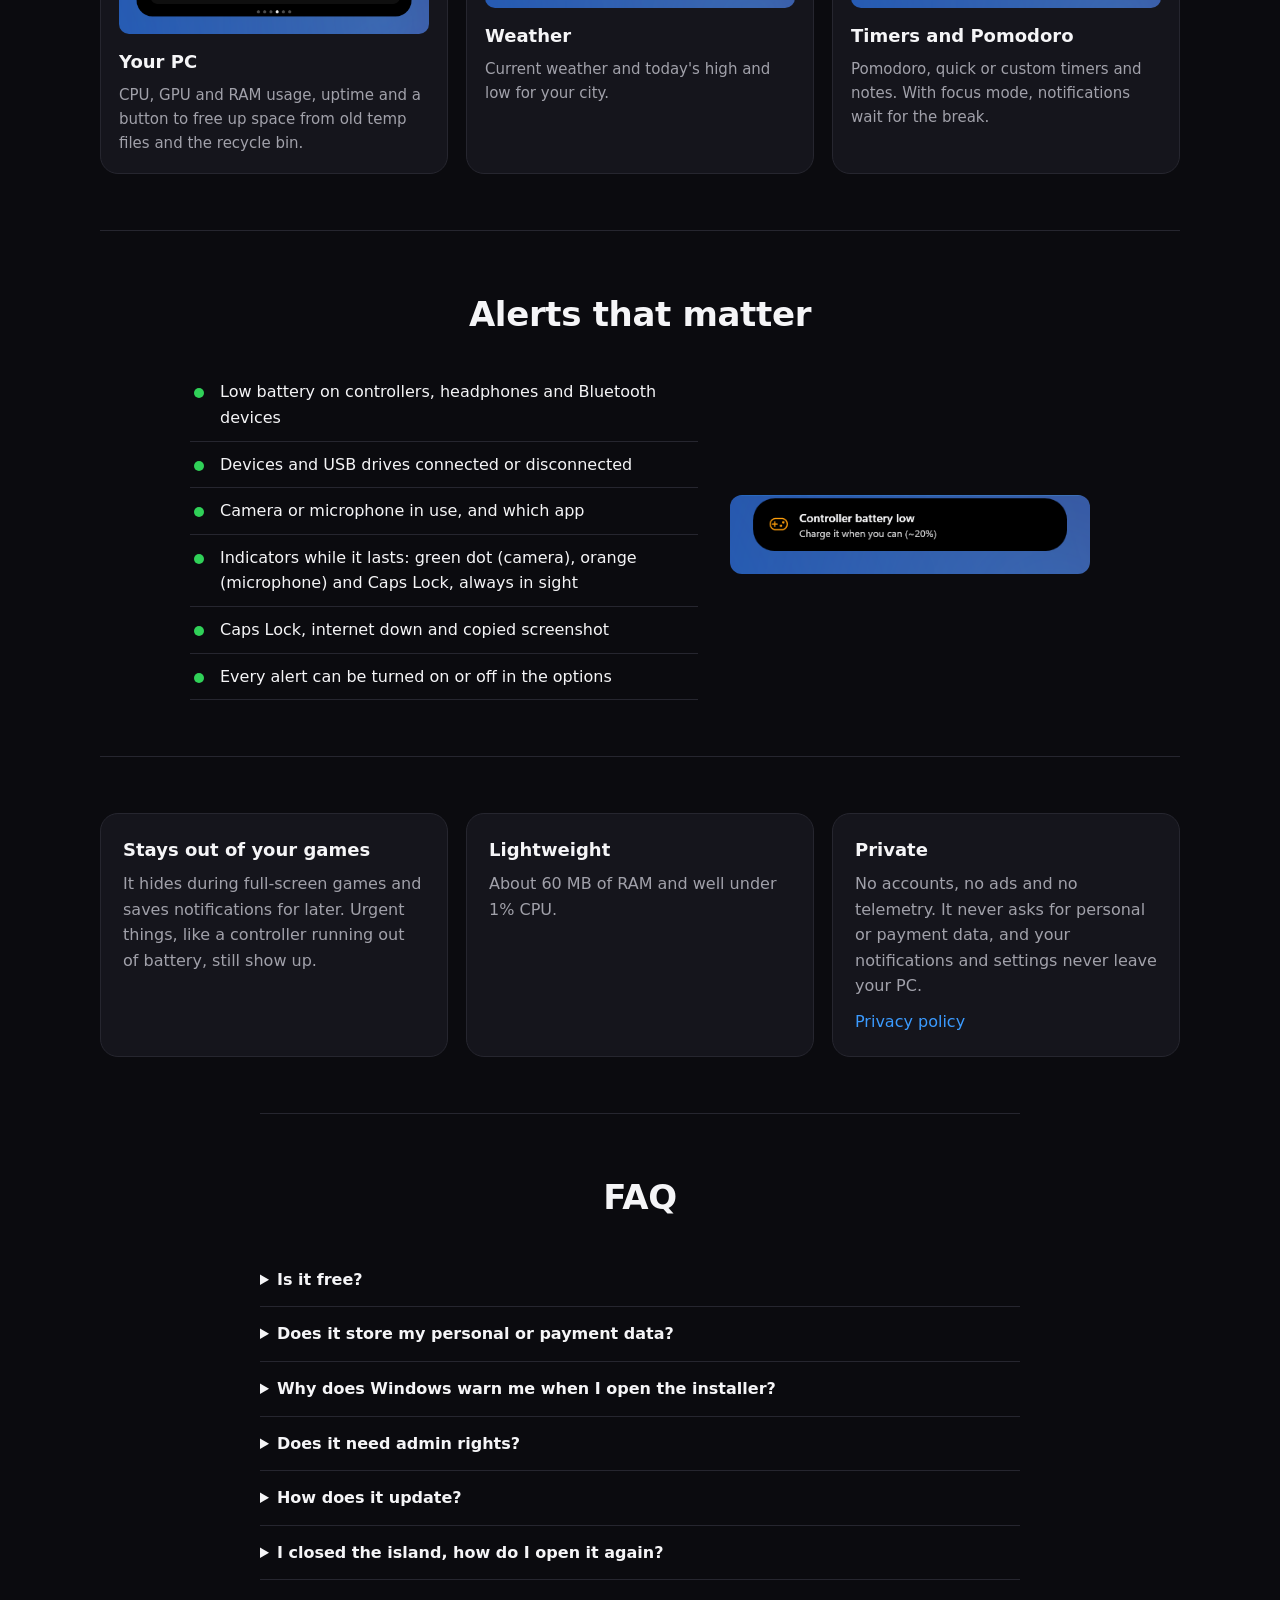
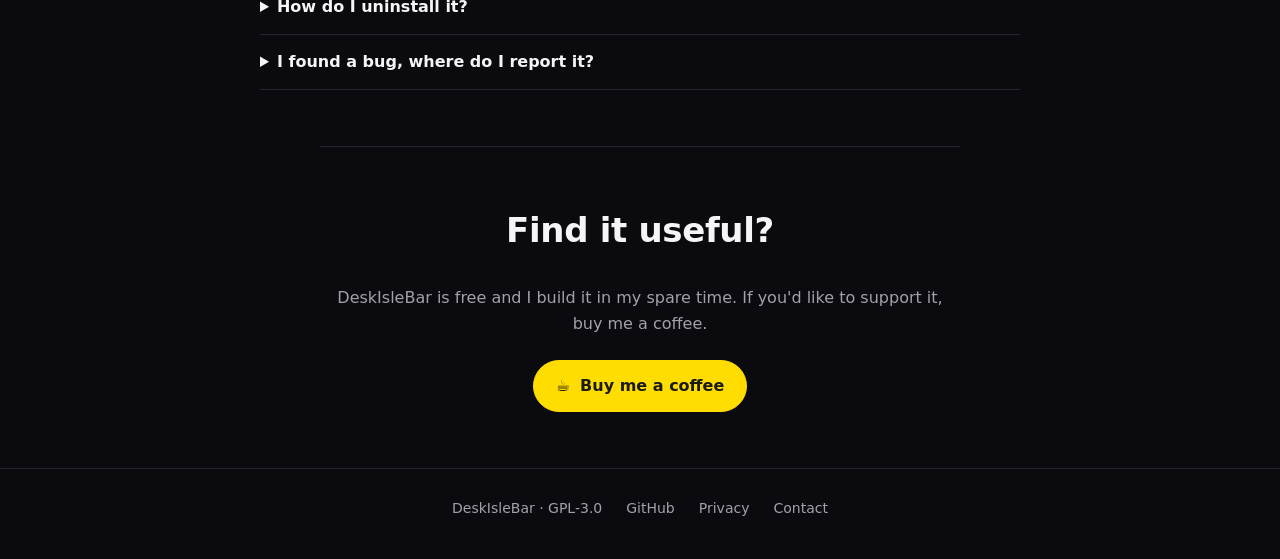
==== commit dac09151: "feat: Support and diagnostics screen; Store data in the package folder - Settings header gets a Supp" ====
--- a/docs/index.html
+++ b/docs/index.html
@@ -177,15 +177,17 @@
       <p><span class="es">En los <a href="https://github.com/FacuGhub/DeskIsleBar/issues">issues de GitHub</a>, o por mail a <a href="mailto:facughub.apps@gmail.com">facughub.apps@gmail.com</a>. Contá qué pasó y cuándo, y adjuntá el registro de la isla:</span>
          <span class="en">On <a href="https://github.com/FacuGhub/DeskIsleBar/issues">GitHub issues</a>, or by email at <a href="mailto:facughub.apps@gmail.com">facughub.apps@gmail.com</a>. Tell what happened and when, and attach the island's log:</span></p>
       <ol class="es">
-        <li>Apretá <kbd>Win</kbd> + <kbd>R</kbd>, pegá <code>%LOCALAPPDATA%\DeskIsleBar</code> y apretá <kbd>Enter</kbd>.</li>
-        <li>Adjuntá el archivo <code>deskislebar.log</code> (y <code>deskislebar.log.old</code>, si está).</li>
-        <li>Opcional, el informe de diagnóstico: en <kbd>Win</kbd> + <kbd>R</kbd> pegá <code>"%LOCALAPPDATA%\Programs\DeskIsleBar\DeskIsleBar.exe" --diagnostico</code> y adjuntá el texto que se abre.</li>
+        <li>En la isla, entrá a <strong>Opciones → 🛠 Soporte y diagnóstico → Mostrar herramientas</strong>.</li>
+        <li>Tocá <strong>Abrir carpeta del registro</strong> y adjuntá <code>deskislebar.log</code>, que ya aparece seleccionado (y <code>deskislebar.log.old</code>, si está).</li>
+        <li>Opcional: <strong>Informe de diagnóstico</strong> (adjuntá el texto que se abre) y <strong>Copiar datos de la versión</strong> (pegalo en el reporte).</li>
       </ol>
       <ol class="en">
-        <li>Press <kbd>Win</kbd> + <kbd>R</kbd>, paste <code>%LOCALAPPDATA%\DeskIsleBar</code> and press <kbd>Enter</kbd>.</li>
-        <li>Attach the <code>deskislebar.log</code> file (and <code>deskislebar.log.old</code>, if it's there).</li>
-        <li>Optional, the diagnostics report: in <kbd>Win</kbd> + <kbd>R</kbd> paste <code>"%LOCALAPPDATA%\Programs\DeskIsleBar\DeskIsleBar.exe" --diagnostico</code> and attach the text that opens.</li>
+        <li>On the island, go to <strong>Settings → 🛠 Support and diagnostics → Show tools</strong>.</li>
+        <li>Click <strong>Open the log folder</strong> and attach <code>deskislebar.log</code>, already selected (and <code>deskislebar.log.old</code>, if it's there).</li>
+        <li>Optional: <strong>Diagnostics report</strong> (attach the text that opens) and <strong>Copy version info</strong> (paste it into the report).</li>
       </ol>
+      <p><span class="es">Si la isla no abre: <kbd>Win</kbd> + <kbd>R</kbd>, pegá <code>%LOCALAPPDATA%\DeskIsleBar</code> y <kbd>Enter</kbd>.</span>
+         <span class="en">If the island won't open: <kbd>Win</kbd> + <kbd>R</kbd>, paste <code>%LOCALAPPDATA%\DeskIsleBar</code> and <kbd>Enter</kbd>.</span></p>
       <p><span class="es">El registro no guarda el contenido de tus notificaciones ni tus links de calendario, y tapa tu nombre de usuario. Igual podés abrirlo y mirarlo antes de mandarlo.</span>
          <span class="en">The log doesn't store the content of your notifications or your calendar links, and it masks your user name. You can still open it and check it before sending it.</span></p>
     </details>
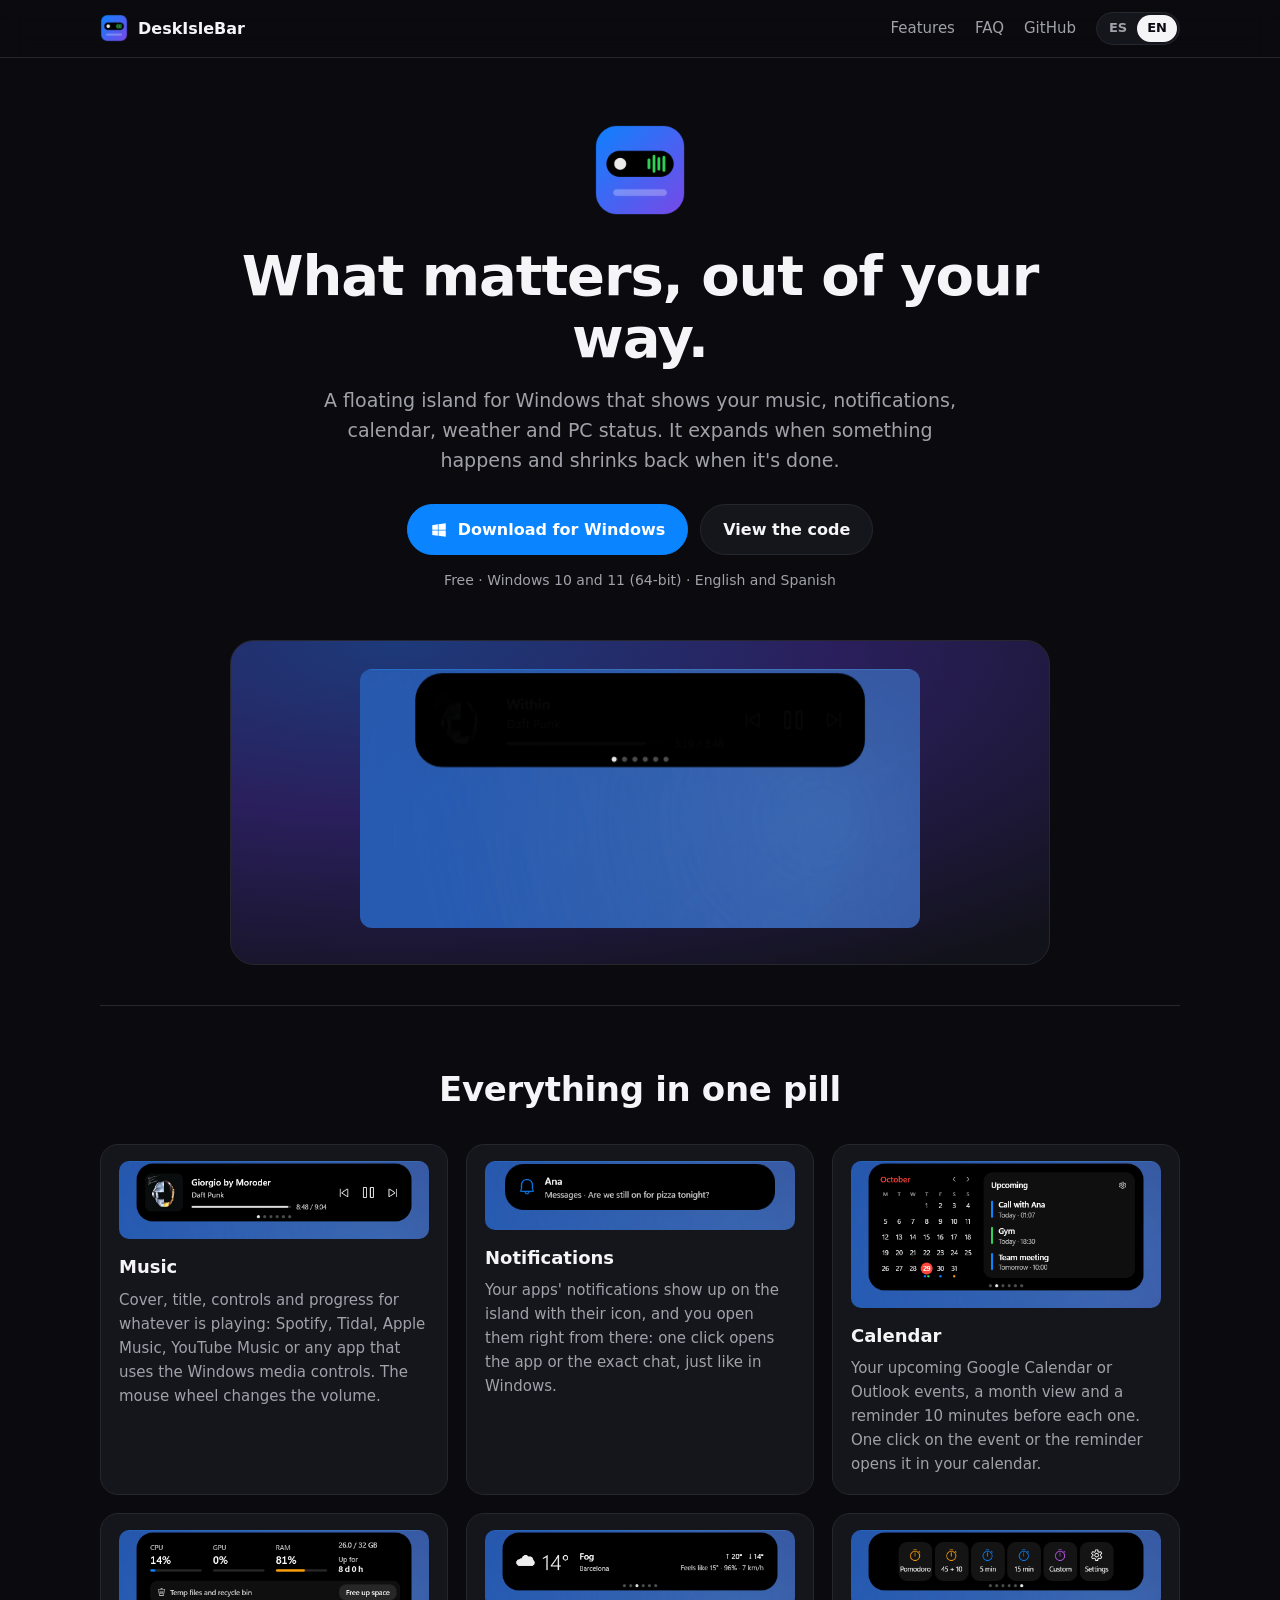
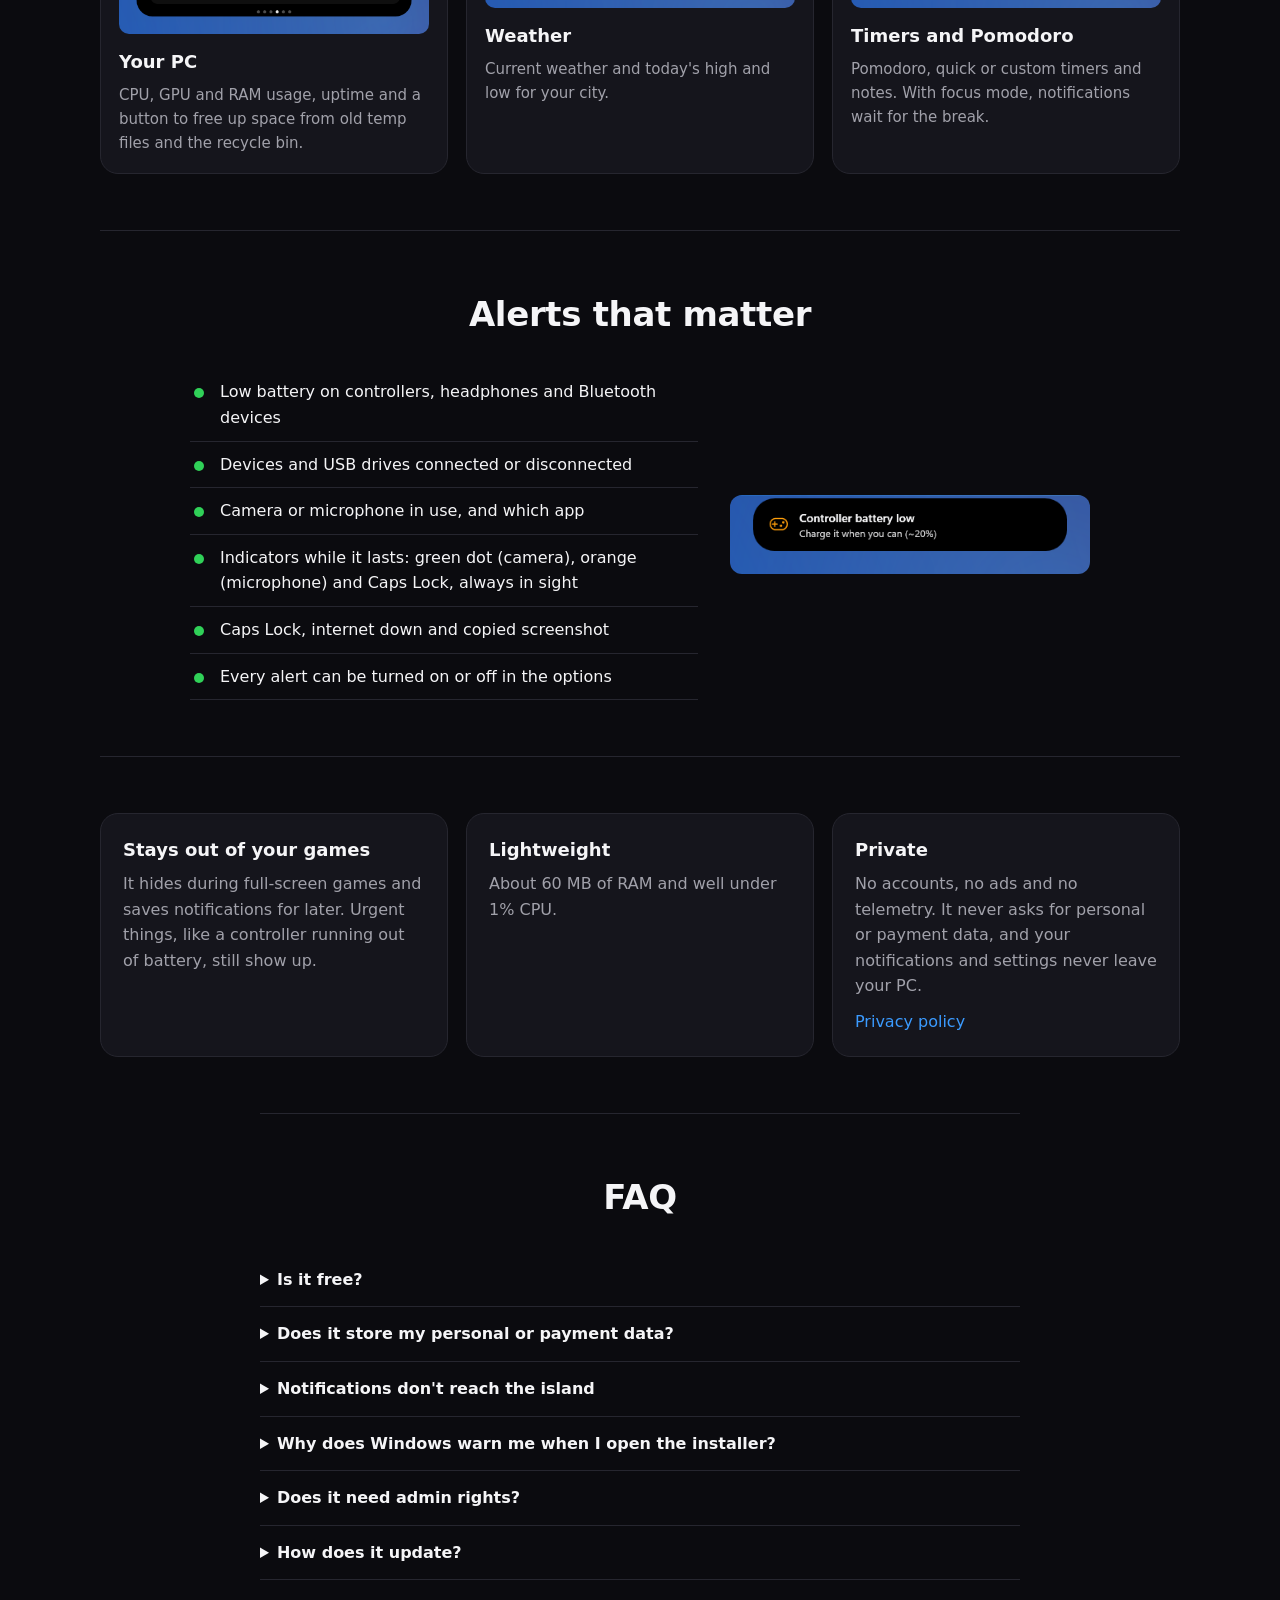
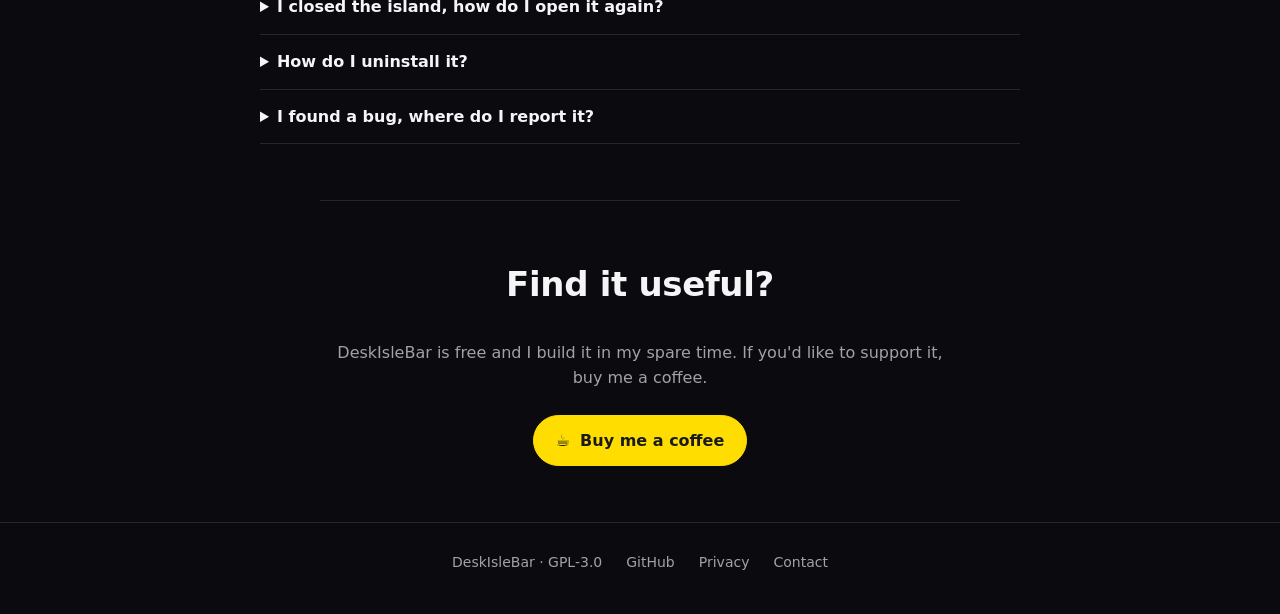
==== commit 72cc034e: "docs: FAQ for notifications that do not reach the island READMEs and website: Windows notification s" ====
--- a/docs/index.html
+++ b/docs/index.html
@@ -148,6 +148,23 @@
          <span class="en">If you buy me a coffee, the payment happens on Cafecito's site (with Mercado Pago or bank transfer): DeskIsleBar and this website never see that data.</span></p>
     </details>
     <details>
+      <summary><span class="es">No me llegan las notificaciones a la isla</span><span class="en">Notifications don't reach the island</span></summary>
+      <p><span class="es">La isla muestra lo que le llega a Windows: si Windows no muestra su propio cartelito, la isla tampoco. Revisá en orden:</span>
+         <span class="en">The island shows what reaches Windows: if Windows doesn't show its own banner, the island won't either. Check in order:</span></p>
+      <ol class="es">
+        <li><strong>Configuración → Sistema → Notificaciones</strong>: Notificaciones prendido, la app (Chrome, WhatsApp, Discord…) prendida y No molestar apagado.</li>
+        <li>Si esas opciones están grises (Windows "debloateado" o administrado), en PowerShell como administrador: <code>reg delete "HKCU\Software\Policies\Microsoft\Windows\CurrentVersion\PushNotifications" /v NoToastApplicationNotification /f</code></li>
+        <li><kbd>Win</kbd> + <kbd>R</kbd> → <code>services.msc</code>: los dos servicios de <em>notificaciones push de Windows</em> en Automático e iniciados.</li>
+        <li>Reiniciá la PC y probá con un mensaje.</li>
+      </ol>
+      <ol class="en">
+        <li><strong>Settings → System → Notifications</strong>: Notifications on, the app (Chrome, WhatsApp, Discord…) on and Do not disturb off.</li>
+        <li>If those options are greyed out ("debloated" or managed Windows), in PowerShell as administrator: <code>reg delete "HKCU\Software\Policies\Microsoft\Windows\CurrentVersion\PushNotifications" /v NoToastApplicationNotification /f</code></li>
+        <li><kbd>Win</kbd> + <kbd>R</kbd> → <code>services.msc</code>: both <em>Windows Push Notifications</em> services set to Automatic and running.</li>
+        <li>Restart the PC and test with a message.</li>
+      </ol>
+    </details>
+    <details>
       <summary><span class="es">¿Por qué Windows me avisa al abrir el instalador?</span><span class="en">Why does Windows warn me when I open the installer?</span></summary>
       <p><span class="es">El instalador todavía no tiene firma digital, así que SmartScreen no lo reconoce. Elegí <em>Más información → Ejecutar de todas formas</em>. El código está publicado en GitHub para que cualquiera lo revise.</span>
          <span class="en">The installer isn't code-signed yet, so SmartScreen doesn't recognize it. Choose <em>More info → Run anyway</em>. The code is on GitHub for anyone to review.</span></p>
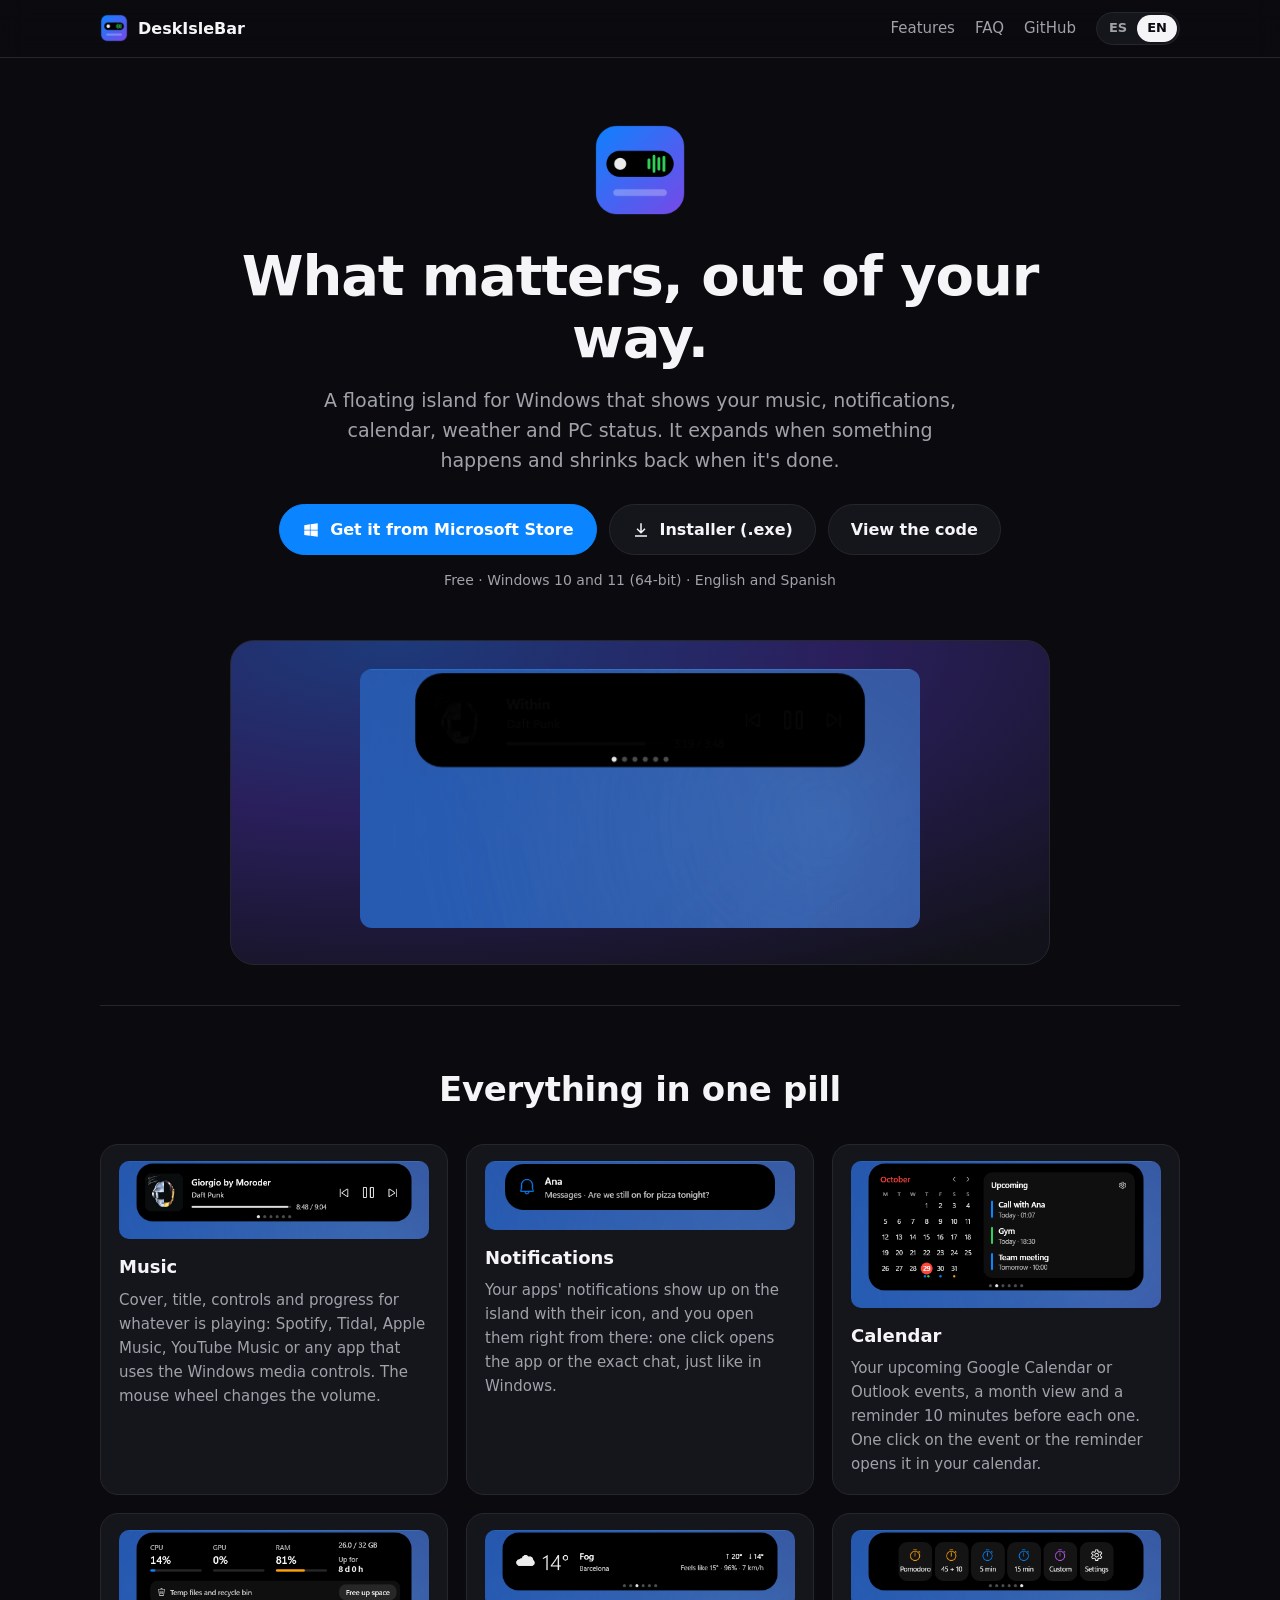
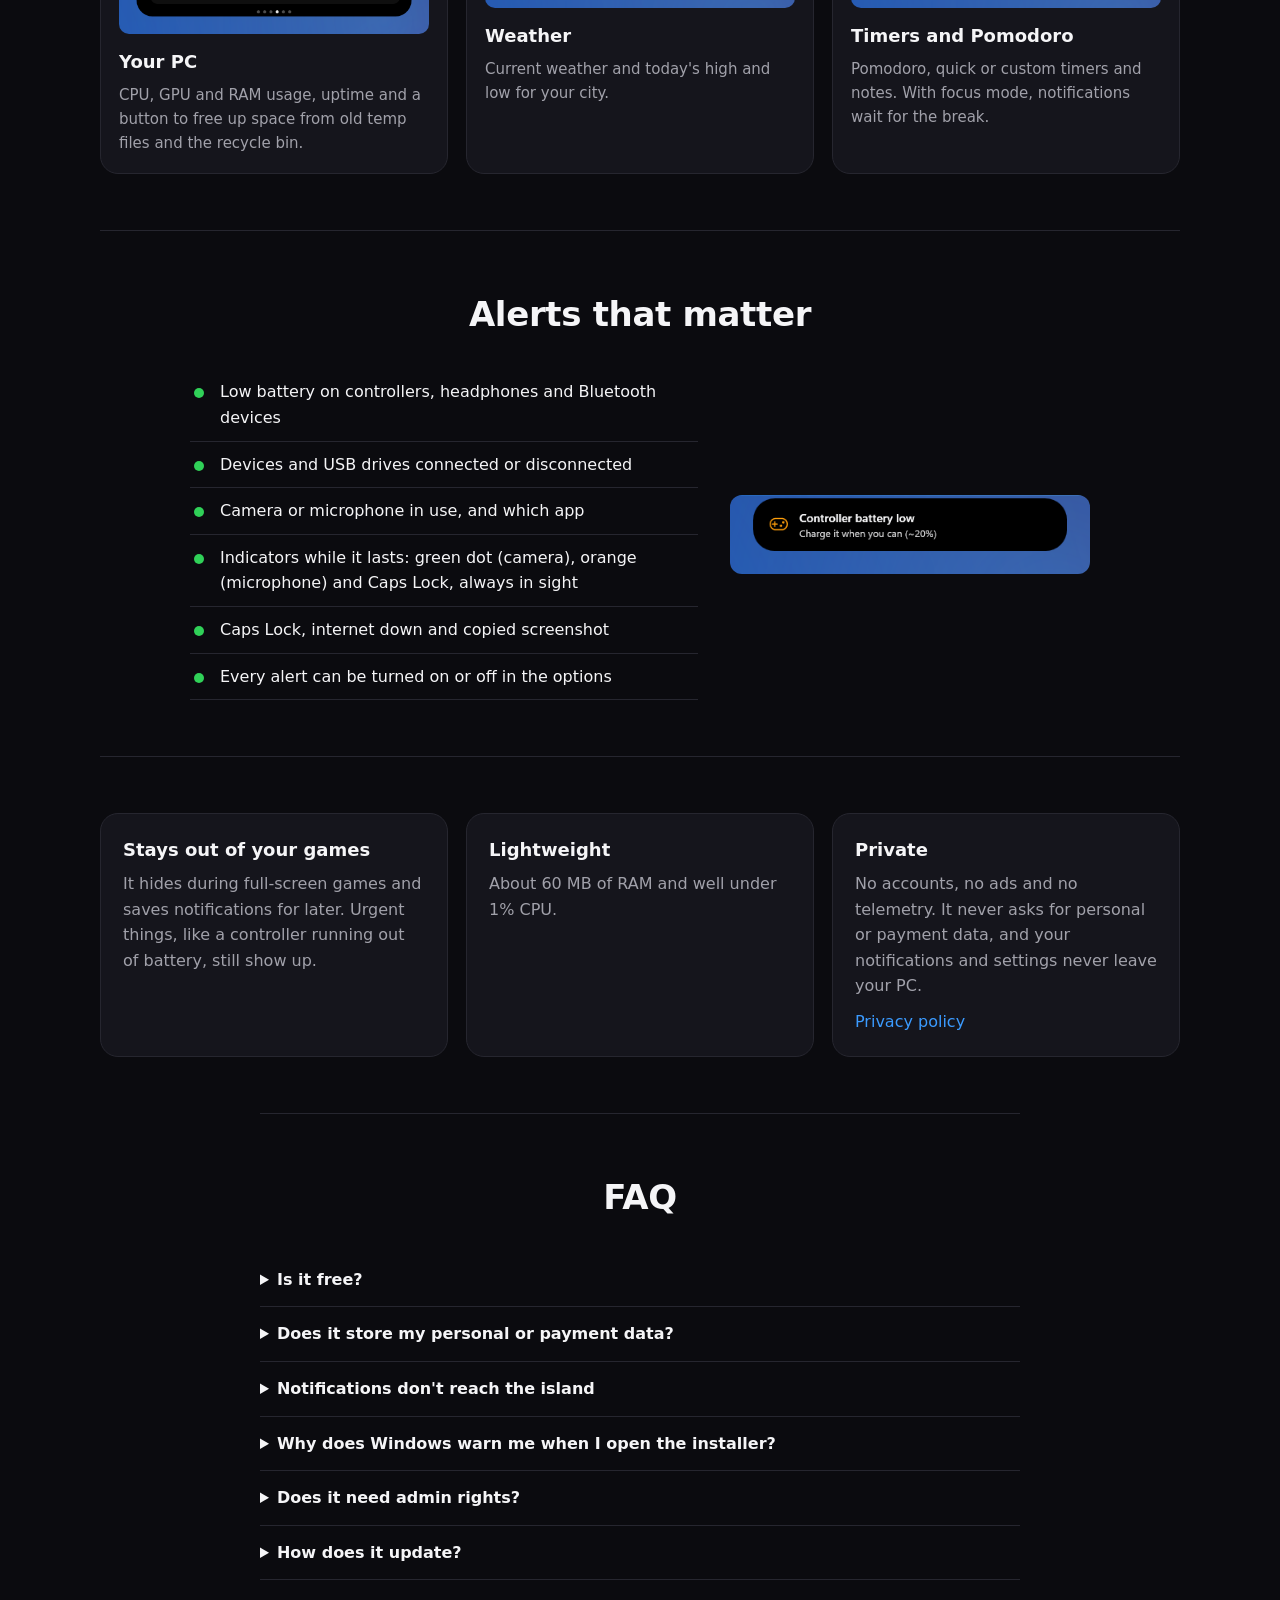
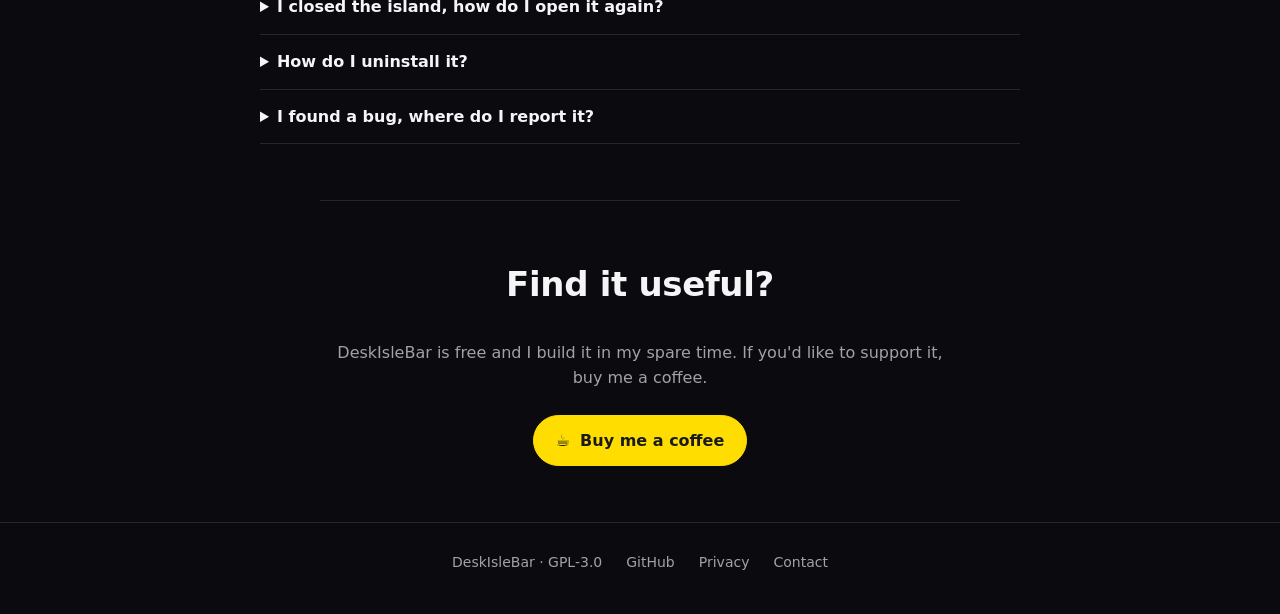
==== commit c07c3d7c: "Sitio y README: Microsoft Store como opción principal La app ya está publicada en la Store (9P54HP5M" ====
--- a/docs/index.html
+++ b/docs/index.html
@@ -39,9 +39,13 @@
       <span class="en">A floating island for Windows that shows your music, notifications, calendar, weather and PC status. It expands when something happens and shrinks back when it's done.</span>
     </p>
     <div class="acciones">
-      <a class="boton principal" id="descargar" href="https://github.com/FacuGhub/DeskIsleBar/releases/latest">
+      <a class="boton principal" href="https://apps.microsoft.com/detail/9P54HP5M8FZ7">
         <svg viewBox="0 0 24 24" width="18" height="18" aria-hidden="true"><path fill="currentColor" d="M3 5.5 10.5 4.4v7.1H3V5.5Zm0 13 7.5 1.1v-7H3v5.9Zm8.4 1.2L21 21V12.6h-9.6v7.1Zm0-15.4v7.2H21V3l-9.6 1.3Z"/></svg>
-        <span class="es">Descargar para Windows</span><span class="en">Download for Windows</span>
+        <span class="es">Obtener en Microsoft Store</span><span class="en">Get it from Microsoft Store</span>
+      </a>
+      <a class="boton" id="descargar" href="https://github.com/FacuGhub/DeskIsleBar/releases/latest">
+        <svg viewBox="0 0 24 24" width="18" height="18" aria-hidden="true"><path fill="currentColor" d="M11 3h2v10.2l3.6-3.6 1.4 1.4-6 6-6-6 1.4-1.4 3.6 3.6V3ZM4 19h16v2H4v-2Z"/></svg>
+        <span class="es">Instalador (.exe)</span><span class="en">Installer (.exe)</span>
       </a>
       <a class="boton" href="https://github.com/FacuGhub/DeskIsleBar">
         <span class="es">Ver el código</span><span class="en">View the code</span>
@@ -166,8 +170,8 @@
     </details>
     <details>
       <summary><span class="es">¿Por qué Windows me avisa al abrir el instalador?</span><span class="en">Why does Windows warn me when I open the installer?</span></summary>
-      <p><span class="es">El instalador todavía no tiene firma digital, así que SmartScreen no lo reconoce. Elegí <em>Más información → Ejecutar de todas formas</em>. El código está publicado en GitHub para que cualquiera lo revise.</span>
-         <span class="en">The installer isn't code-signed yet, so SmartScreen doesn't recognize it. Choose <em>More info → Run anyway</em>. The code is on GitHub for anyone to review.</span></p>
+      <p><span class="es">El instalador todavía no tiene firma digital, así que SmartScreen no lo reconoce. Elegí <em>Más información → Ejecutar de todas formas</em>. El código está publicado en GitHub para que cualquiera lo revise. Si preferís evitar el aviso, instalala desde la <a href="https://apps.microsoft.com/detail/9P54HP5M8FZ7">Microsoft Store</a>: es la misma app, verificada por Microsoft, y se actualiza sola desde ahí.</span>
+         <span class="en">The installer isn't code-signed yet, so SmartScreen doesn't recognize it. Choose <em>More info → Run anyway</em>. The code is on GitHub for anyone to review. To skip the warning, install it from the <a href="https://apps.microsoft.com/detail/9P54HP5M8FZ7">Microsoft Store</a>: it's the same app, checked by Microsoft, and it updates itself from there.</span></p>
     </details>
     <details>
       <summary><span class="es">¿Necesita permisos de administrador?</span><span class="en">Does it need admin rights?</span></summary>
